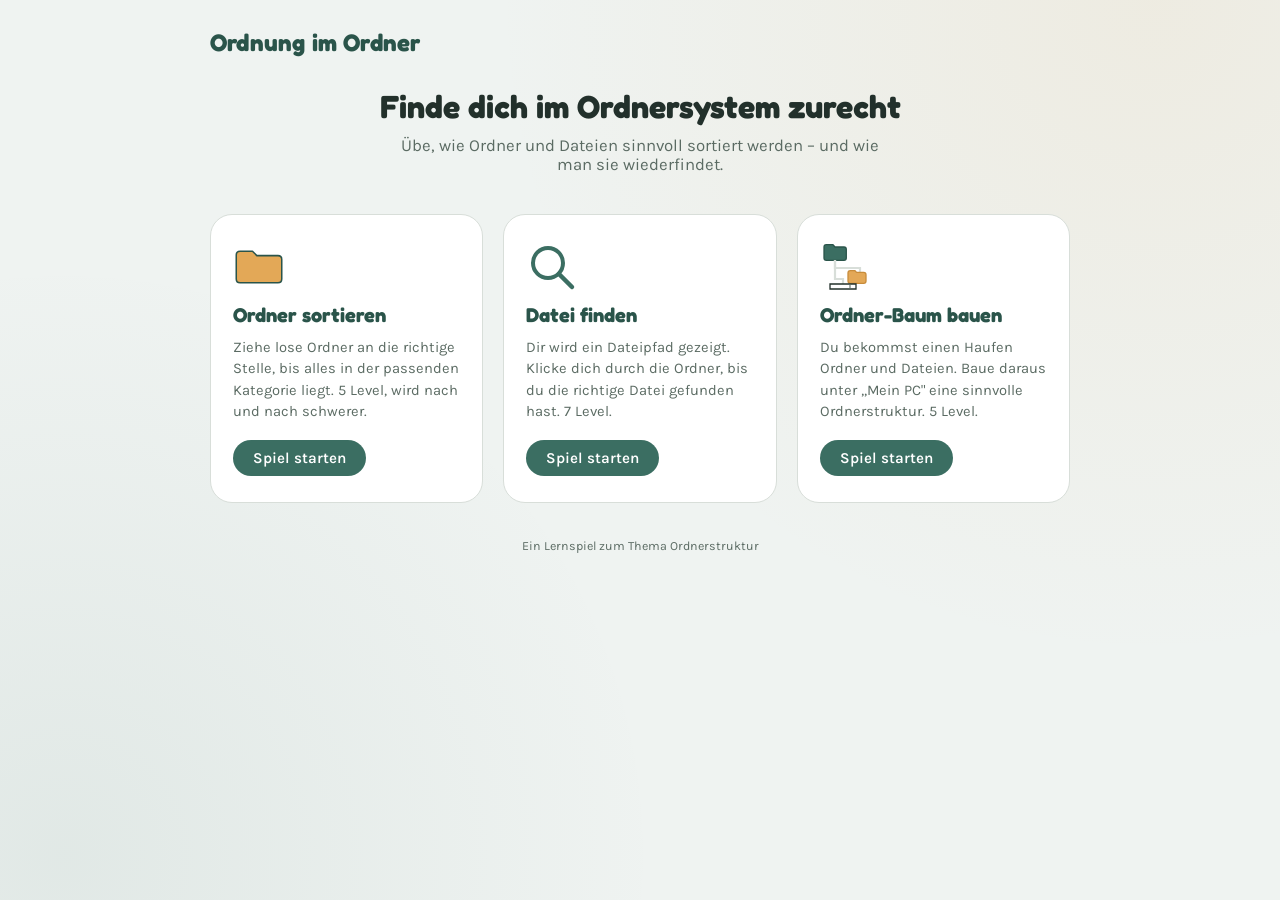
==== ITG/ordnung-im-ordner.html @ 6c819297 "Add folder-sorting game for ITG lessons" ====
<!DOCTYPE html>
<html lang="de">
<head>
<meta charset="UTF-8">
<meta name="viewport" content="width=device-width, initial-scale=1.0">
<title>Ordnung im Ordner</title>
<link rel="preconnect" href="https://fonts.googleapis.com">
<link rel="preconnect" href="https://fonts.gstatic.com" crossorigin>
<link href="https://fonts.googleapis.com/css2?family=Fredoka:wght@500;600;700&family=Karla:wght@400;500;600;700&display=swap" rel="stylesheet">
<style>
  :root{
    --bg: #EFF3F1;
    --surface: #FFFFFF;
    --ink: #22302B;
    --ink-soft: #5B6B63;
    --accent: #3B6E62;
    --accent-dark: #2A544A;
    --accent-light: #DCEAE3;
    --gold: #E3A857;
    --gold-dark: #C88C3B;
    --error: #C1523D;
    --error-light: #F5DFDA;
    --border: #D8DED9;
    --paper-fold: #EDEAE0;
    --radius-pill: 999px;
  }

  *{ box-sizing: border-box; }

  body{
    margin:0;
    background: var(--bg);
    background-image:
      radial-gradient(circle at 90% 0%, rgba(227,168,87,0.10), transparent 45%),
      radial-gradient(circle at 5% 95%, rgba(59,110,98,0.08), transparent 40%);
    background-attachment: fixed;
    color: var(--ink);
    font-family: 'Karla', sans-serif;
    min-height: 100vh;
  }

  h1,h2,h3, .display, button, .btn{
    font-family: 'Fredoka', sans-serif;
  }

  button{ font-family: inherit; cursor: pointer; }
  button:focus-visible, .crumb:focus-visible, .icon-btn:focus-visible{
    outline: 3px solid var(--gold);
    outline-offset: 2px;
  }

  #app{
    max-width: 900px;
    margin: 0 auto;
    padding: 28px 20px 60px;
  }

  /* ---------- Top bar ---------- */
  .topbar{
    display:flex;
    align-items:center;
    justify-content: space-between;
    margin-bottom: 22px;
    gap: 12px;
    flex-wrap: wrap;
  }
  .brand{
    display:flex;
    align-items:baseline;
    gap: 10px;
  }
  .brand h1{
    font-size: 1.5rem;
    font-weight: 700;
    margin:0;
    color: var(--accent-dark);
    letter-spacing: 0.2px;
  }
  .brand .tag{
    font-size: 0.8rem;
    color: var(--ink-soft);
    font-family:'Karla', sans-serif;
  }
  .menu-link{
    background:none;
    border:none;
    color: var(--ink-soft);
    font-size:0.85rem;
    font-family:'Karla', sans-serif;
    text-decoration: underline;
    text-underline-offset: 3px;
    padding: 4px 2px;
  }
  .menu-link:hover{ color: var(--accent-dark); }

  /* ---------- Start screen ---------- */
  .hero{
    text-align:center;
    margin: 30px 0 40px;
  }
  .hero h2{
    font-size: 2rem;
    margin: 0 0 10px;
    color: var(--ink);
  }
  .hero p{
    color: var(--ink-soft);
    font-size: 1.05rem;
    max-width: 480px;
    margin: 0 auto;
  }

  .mode-grid{
    display:grid;
    grid-template-columns: repeat(3, 1fr);
    gap: 20px;
    margin-top: 30px;
  }
  @media (max-width:900px){ .mode-grid{ grid-template-columns: 1fr 1fr; } }
  @media (max-width:640px){ .mode-grid{ grid-template-columns: 1fr; } }

  .mode-card{
    background: var(--surface);
    border: 1.5px solid var(--border);
    border-radius: 22px;
    padding: 26px 22px;
    text-align:left;
    display:flex;
    flex-direction:column;
    gap: 10px;
    transition: border-color 0.15s ease, transform 0.15s ease;
  }
  .mode-card:hover{
    border-color: var(--accent);
    transform: translateY(-2px);
  }
  .mode-card svg{ width:52px; height:52px; }
  .mode-card h3{
    margin:0;
    font-size: 1.25rem;
    color: var(--accent-dark);
  }
  .mode-card p{
    margin:0;
    color: var(--ink-soft);
    font-size: 0.92rem;
    line-height:1.45;
  }
  .mode-card .go{
    margin-top: 8px;
    align-self:flex-start;
    background: var(--accent);
    color:#fff;
    border:none;
    border-radius: var(--radius-pill);
    padding: 9px 20px;
    font-size:0.95rem;
    font-weight:600;
  }
  .mode-card .go:hover{ background: var(--accent-dark); }

  /* ---------- Progress ---------- */
  .progress-row{
    display:flex;
    align-items:center;
    gap: 14px;
    margin-bottom: 6px;
  }
  .progress-label{
    font-size: 0.85rem;
    color: var(--ink-soft);
    white-space: nowrap;
    font-family:'Karla', sans-serif;
  }
  .progress-track{
    flex:1;
    height: 8px;
    background: var(--border);
    border-radius: var(--radius-pill);
    overflow:hidden;
  }
  .progress-fill{
    height:100%;
    background: var(--gold);
    border-radius: var(--radius-pill);
    transition: width 0.35s ease;
  }

  /* ---------- Instruction banner ---------- */
  .instruction{
    background: var(--accent-light);
    border-radius: 16px;
    padding: 14px 18px;
    margin: 16px 0 22px;
    color: var(--accent-dark);
    font-size: 0.98rem;
    font-weight: 500;
  }

  .panel{
    background: var(--surface);
    border: 1.5px solid var(--border);
    border-radius: 22px;
    padding: 24px;
  }

  .panel-actions{
    display:flex;
    justify-content: space-between;
    align-items:center;
    margin-top: 20px;
    gap: 10px;
    flex-wrap: wrap;
  }

  .btn{
    border:none;
    border-radius: var(--radius-pill);
    padding: 10px 22px;
    font-size: 0.95rem;
    font-weight: 600;
  }
  .btn-ghost{
    background: transparent;
    color: var(--ink-soft);
    border: 1.5px solid var(--border);
  }
  .btn-ghost:hover{ border-color: var(--ink-soft); color: var(--ink); }
  .btn-primary{
    background: var(--gold);
    color: #4A3110;
  }
  .btn-primary:hover{ background: var(--gold-dark); }
  .btn-primary:disabled{
    background: var(--border);
    color: var(--ink-soft);
    cursor: not-allowed;
  }

  /* ---------- Folder-Sort ---------- */
  .tray{
    display:flex;
    flex-wrap:wrap;
    gap: 12px;
    min-height: 78px;
    padding: 14px;
    background: var(--bg);
    border-radius: 16px;
    margin-bottom: 22px;
  }
  .tray-empty-msg{
    color: var(--ink-soft);
    font-size: 0.88rem;
    font-style: italic;
    margin: auto;
  }

  .item-chip{
    display:flex;
    align-items:center;
    gap: 7px;
    background: var(--surface);
    border: 1.5px solid var(--border);
    border-radius: var(--radius-pill);
    padding: 7px 14px 7px 8px;
    cursor: grab;
    user-select:none;
    font-weight: 600;
    font-family:'Karla', sans-serif;
    font-size: 0.92rem;
    box-shadow: 0 1px 0 rgba(0,0,0,0.03);
  }
  .item-chip:active{ cursor: grabbing; }
  .item-chip.wrong{ border-color: var(--error); background: var(--error-light); color: var(--error); }
  .item-chip svg{ width: 26px; height: 20px; flex-shrink:0; }

  .zones{
    display:grid;
    grid-template-columns: repeat(auto-fit, minmax(190px, 1fr));
    gap: 16px;
  }

  .zone{
    border: 2px dashed var(--border);
    border-radius: 18px;
    padding: 14px;
    min-height: 130px;
    background: rgba(255,255,255,0.5);
    transition: border-color 0.15s ease, background 0.15s ease;
  }
  .zone.dragover{
    border-color: var(--accent);
    background: var(--accent-light);
  }
  .zone.reject{
    border-color: var(--error);
    background: var(--error-light);
  }
  .zone-head{
    display:flex;
    align-items:center;
    gap:8px;
    margin-bottom: 10px;
  }
  .zone-head svg{ width:30px; height:23px; }
  .zone-head .zname{
    font-weight: 700;
    color: var(--accent-dark);
    font-size: 1rem;
  }
  .zone-head .zcount{
    margin-left:auto;
    font-size: 0.78rem;
    color: var(--ink-soft);
    background: var(--surface);
    border-radius: var(--radius-pill);
    padding: 2px 9px;
    font-family:'Karla', sans-serif;
  }
  .zone-items{
    display:flex;
    flex-wrap:wrap;
    gap: 8px;
  }
  .zone-items .item-chip{
    cursor: default;
    background: var(--accent-light);
    border-color: var(--accent);
  }

  /* ---------- Find the File ---------- */
  .mission{
    display:flex;
    align-items:flex-start;
    gap: 10px;
    background: var(--accent-light);
    border-radius: 16px;
    padding: 14px 18px;
    margin: 16px 0 20px;
  }
  .mission svg{ width:22px; height:22px; flex-shrink:0; margin-top:2px; }
  .mission-text{ font-size: 0.95rem; color: var(--accent-dark); }
  .mission-text b{ font-weight:700; }
  .mission-path{
    font-family:'Karla', sans-serif;
    font-weight: 700;
    color: var(--accent-dark);
    word-break: break-word;
  }

  .breadcrumbs{
    display:flex;
    align-items:center;
    flex-wrap:wrap;
    gap: 4px;
    margin-bottom: 16px;
    font-size: 0.9rem;
  }
  .crumb{
    background:none;
    border:none;
    color: var(--ink-soft);
    font-family:'Karla', sans-serif;
    font-weight:600;
    padding: 4px 6px;
    border-radius: 8px;
  }
  .crumb:hover{ background: var(--bg); color: var(--ink); }
  .crumb.current{ color: var(--accent-dark); }
  .crumb-sep{ color: var(--border); }

  .browser{
    display:grid;
    grid-template-columns: repeat(auto-fill, minmax(108px, 1fr));
    gap: 14px;
    min-height: 160px;
  }
  .fs-item{
    display:flex;
    flex-direction:column;
    align-items:center;
    gap:6px;
    background:none;
    border: 1.5px solid transparent;
    border-radius: 14px;
    padding: 10px 6px;
    text-align:center;
  }
  .fs-item:hover{ background: var(--bg); border-color: var(--border); }
  .fs-item svg{ width:44px; height:34px; }
  .fs-item.file svg{ width:32px; height:40px; }
  .fs-item .fname{
    font-size: 0.8rem;
    font-weight:600;
    color: var(--ink);
    line-height:1.25;
    word-break: break-word;
  }

  .wrong-msg{
    margin-top: 6px;
    color: var(--error);
    font-size: 0.85rem;
    font-weight:600;
    min-height: 1.2em;
  }

  /* ---------- Baum bauen ---------- */
  .build-tray{
    display:flex;
    flex-wrap:wrap;
    gap: 10px;
    min-height: 66px;
    padding: 14px;
    background: var(--bg);
    border-radius: 16px;
    margin-bottom: 22px;
  }
  .build-tray.dragover{ background: var(--accent-light); }

  .tree-area{
    border: 1.5px dashed var(--border);
    border-radius: 16px;
    padding: 16px;
    min-height: 160px;
  }
  .root-box{
    display:flex;
    align-items:center;
    gap:8px;
    font-weight:700;
    color: var(--accent-dark);
    margin-bottom: 10px;
    font-size: 1.02rem;
  }
  .root-box svg{ width:30px; height:23px; }
  .tree-children{
    display:flex;
    flex-direction:column;
    gap: 8px;
    padding-left: 20px;
    min-height: 14px;
  }
  .tree-children.root-children{ padding-left: 4px; }

  .tree-file{
    display:flex;
    align-items:center;
    gap:8px;
    background: var(--surface);
    border: 1.5px solid var(--border);
    border-radius: 12px;
    padding: 6px 12px;
    width: fit-content;
    cursor: grab;
    font-size: 0.88rem;
    font-weight: 600;
  }
  .tree-file svg{ width:20px; height:24px; }
  .tree-file.wrong{ border-color: var(--error); background: var(--error-light); color: var(--error); }

  .tree-folder{
    border: 1.5px solid var(--border);
    border-radius: 14px;
    background: rgba(255,255,255,0.6);
    padding: 8px 10px 10px;
  }
  .tree-folder.wrong > .tree-folder-header{ color: var(--error); }
  .tree-folder.wrong{ border-color: var(--error); background: var(--error-light); }
  .tree-folder.dragover{ border-color: var(--accent); background: var(--accent-light); }
  .tree-folder-header{
    display:flex;
    align-items:center;
    gap:7px;
    cursor: grab;
    font-weight:700;
    font-size: 0.92rem;
    color: var(--accent-dark);
  }
  .tree-folder-header svg{ width:26px; height:20px; }

  .check-msg{
    margin-top: 14px;
    font-size: 0.9rem;
    font-weight: 600;
    color: var(--ink-soft);
  }
  .check-msg.ok{ color: var(--accent-dark); }
  .check-msg.bad{ color: var(--error); }

  /* ---------- Win screens ---------- */
  .win-screen{
    text-align:center;
    padding: 50px 20px;
  }
  .win-screen .badge{
    width:74px; height:74px;
    margin: 0 auto 18px;
    background: var(--gold);
    border-radius:50%;
    display:flex; align-items:center; justify-content:center;
  }
  .win-screen .badge svg{ width:38px; height:38px; }
  .win-screen h2{ margin: 0 0 8px; font-size:1.6rem; color: var(--accent-dark); }
  .win-screen p{ color: var(--ink-soft); margin: 0 0 24px; }

  .level-complete-pop{
    text-align:center;
    padding: 6px 0 2px;
  }

  .footer-note{
    text-align:center;
    color: var(--ink-soft);
    font-size: 0.78rem;
    margin-top: 36px;
  }

  @media (prefers-reduced-motion: reduce){
    *{ transition: none !important; animation: none !important; }
  }
</style>
</head>
<body>
<div id="app"></div>

<script>
/* ============ ICONS ============ */
function folderIcon(fill){
  fill = fill || 'var(--accent)';
  return `<svg viewBox="0 0 48 36" xmlns="http://www.w3.org/2000/svg">
    <path d="M3 7 C3 5 4.5 3.5 6.5 3.5 H18 L22 7.5 H41.5 C43.5 7.5 45 9 45 11 V29 C45 31 43.5 32.5 41.5 32.5 H6.5 C4.5 32.5 3 31 3 29 Z"
      fill="${fill}" stroke="var(--accent-dark)" stroke-width="1.4" stroke-linejoin="round"/>
  </svg>`;
}
function fileIcon(){
  return `<svg viewBox="0 0 36 44" xmlns="http://www.w3.org/2000/svg">
    <path d="M4 2 H21 L32 13 V42 H4 Z" fill="#FFFFFF" stroke="var(--ink)" stroke-width="1.5" stroke-linejoin="round"/>
    <path d="M21 2 V13 H32 Z" fill="var(--paper-fold)" stroke="var(--ink)" stroke-width="1.2" stroke-linejoin="round"/>
    <line x1="9" y1="21" x2="27" y2="21" stroke="var(--ink-soft)" stroke-width="1.3"/>
    <line x1="9" y1="27" x2="27" y2="27" stroke="var(--ink-soft)" stroke-width="1.3"/>
    <line x1="9" y1="33" x2="21" y2="33" stroke="var(--ink-soft)" stroke-width="1.3"/>
  </svg>`;
}
function searchIcon(){
  return `<svg viewBox="0 0 52 52" xmlns="http://www.w3.org/2000/svg">
    <circle cx="22" cy="22" r="15" fill="none" stroke="var(--accent)" stroke-width="4"/>
    <line x1="33" y1="33" x2="46" y2="46" stroke="var(--accent)" stroke-width="4.5" stroke-linecap="round"/>
  </svg>`;
}
function sortIcon(){
  return folderIcon('var(--gold)');
}
function checkIcon(){
  return `<svg viewBox="0 0 24 24" fill="none" xmlns="http://www.w3.org/2000/svg">
    <path d="M4 13 L9.5 18.5 L20 6" stroke="#4A3110" stroke-width="3" stroke-linecap="round" stroke-linejoin="round"/>
  </svg>`;
}
function treeIcon(){
  return `<svg viewBox="0 0 52 52" xmlns="http://www.w3.org/2000/svg">
    <path d="M4 6 C4 4.7 5 3.7 6.3 3.7 H13 L15 6 H24 C25.3 6 26.3 7 26.3 8.3 V17 C26.3 18.3 25.3 19.3 24 19.3 H6.3 C5 19.3 4 18.3 4 17 Z"
      fill="var(--accent)" stroke="var(--accent-dark)" stroke-width="1.3" stroke-linejoin="round"/>
    <path d="M15 19 V27 H40 V32" fill="none" stroke="var(--border)" stroke-width="2.2"/>
    <path d="M15 19 V38 H23 V43" fill="none" stroke="var(--border)" stroke-width="2.2"/>
    <path d="M28 32 C28 30.7 29 29.7 30.3 29.7 H35 L36.6 31.4 H43.7 C45 31.4 46 32.4 46 33.7 V40 C46 41.3 45 42.3 43.7 42.3 H30.3 C29 42.3 28 41.3 28 40 Z"
      fill="var(--gold)" stroke="var(--gold-dark)" stroke-width="1.3" stroke-linejoin="round"/>
    <path d="M10 43 H36 V48 H10 Z" fill="#fff" stroke="var(--ink)" stroke-width="1.3"/>
    <path d="M30 43 V48" stroke="var(--ink-soft)" stroke-width="1.1"/>
  </svg>`;
}
function infoIcon(){
  return `<svg viewBox="0 0 24 24" fill="none" xmlns="http://www.w3.org/2000/svg">
    <circle cx="12" cy="12" r="9" stroke="var(--accent)" stroke-width="2"/>
    <line x1="12" y1="11" x2="12" y2="17" stroke="var(--accent)" stroke-width="2" stroke-linecap="round"/>
    <circle cx="12" cy="7.3" r="1.3" fill="var(--accent)"/>
  </svg>`;
}

/* ============ FOLDER-SORT LEVEL DATA ============ */
const sortLevels = [
  {
    targets: [{id:'tiere', name:'Tiere'}],
    items: [
      {id:'hund', name:'Hund', target:'tiere'},
      {id:'katze', name:'Katze', target:'tiere'}
    ]
  },
  {
    targets: [{id:'moebel', name:'Möbel'}, {id:'obst', name:'Obst'}],
    items: [
      {id:'stuhl', name:'Stuhl', target:'moebel'},
      {id:'tisch', name:'Tisch', target:'moebel'},
      {id:'apfel', name:'Apfel', target:'obst'},
      {id:'banane', name:'Banane', target:'obst'}
    ]
  },
  {
    targets: [{id:'sport', name:'Sport'}, {id:'musik', name:'Musikinstrumente'}, {id:'kleidung', name:'Kleidung'}],
    items: [
      {id:'fussball', name:'Fußball', target:'sport'},
      {id:'tennis', name:'Tennis', target:'sport'},
      {id:'gitarre', name:'Gitarre', target:'musik'},
      {id:'klavier', name:'Klavier', target:'musik'},
      {id:'hose', name:'Hose', target:'kleidung'},
      {id:'jacke', name:'Jacke', target:'kleidung'}
    ]
  },
  {
    targets: [{id:'fahrzeuge', name:'Fahrzeuge'}, {id:'gemuese', name:'Gemüse'}, {id:'faecher', name:'Schulfächer'}],
    items: [
      {id:'auto', name:'Auto', target:'fahrzeuge'},
      {id:'fahrrad', name:'Fahrrad', target:'fahrzeuge'},
      {id:'bus', name:'Bus', target:'fahrzeuge'},
      {id:'karotte', name:'Karotte', target:'gemuese'},
      {id:'kartoffel', name:'Kartoffel', target:'gemuese'},
      {id:'mathe', name:'Mathe', target:'faecher'},
      {id:'sportfach', name:'Sport', target:'faecher'},
      {id:'kunst', name:'Kunst', target:'faecher'}
    ]
  },
  {
    targets: [{id:'getraenke', name:'Getränke'}, {id:'suess', name:'Süßigkeiten'}, {id:'technik', name:'Technik'}],
    items: [
      {id:'wasser', name:'Wasser', target:'getraenke'},
      {id:'saft', name:'Saft', target:'getraenke'},
      {id:'limo', name:'Limonade', target:'getraenke'},
      {id:'schoko', name:'Schokolade', target:'suess'},
      {id:'gummi', name:'Gummibärchen', target:'suess'},
      {id:'kekse', name:'Kekse', target:'suess'},
      {id:'handy', name:'Handy', target:'technik'},
      {id:'laptop', name:'Laptop', target:'technik'},
      {id:'kopfhoerer', name:'Kopfhörer', target:'technik'}
    ]
  }
];

/* ============ FIND-THE-FILE LEVEL DATA ============ */
function F(name){ return {name, type:'file', target:false}; }
function FT(name){ return {name, type:'file', target:true}; }
function D(name, children){ return {name, type:'folder', children: children||[]}; }

const findLevels = [
  { // 1 - direct at root
    pathDisplay: "Mein PC > Hausaufgaben.txt",
    tree: D('Mein PC', [
      D('Bilder', [F('Katze.jpg')]),
      D('Downloads', [F('Elternbrief.pdf')]),
      FT('Hausaufgaben.txt'),
      F('Stundenplan.pdf')
    ])
  },
  { // 2 - one level deep
    pathDisplay: "Mein PC > Bilder > Urlaub.png",
    tree: D('Mein PC', [
      D('Schule', [F('Merkzettel.txt')]),
      D('Bilder', [FT('Urlaub.png'), F('Geburtstag.jpg')]),
      D('Musik', [F('Playlist.mp3')])
    ])
  },
  { // 3 - one level deep, more siblings/choices
    pathDisplay: "Mein PC > Downloads > Vertretungsplan.pdf",
    tree: D('Mein PC', [
      D('Schule', [F('Merkzettel.txt')]),
      D('Bilder', [F('Katze.jpg')]),
      D('Downloads', [FT('Vertretungsplan.pdf'), F('Elternbrief.pdf'), F('Foto.png'), F('Rechnung.pdf')]),
      D('Musik', [F('Playlist.mp3')]),
      D('Spiele', [F('Highscore.txt')])
    ])
  },
  { // 4 - two levels deep
    pathDisplay: "Mein PC > Schule > Deutsch > Gedichtanalyse.docx",
    tree: D('Mein PC', [
      D('Schule', [
        D('Deutsch', [FT('Gedichtanalyse.docx'), F('Lesetagebuch.docx')]),
        D('Mathe', [F('Uebung.pdf')]),
        D('Sport', [F('Laufzettel.pdf')])
      ]),
      D('Bilder', [F('Katze.jpg')]),
      D('Downloads', [F('Elternbrief.pdf')])
    ])
  },
  { // 5 - three levels deep
    pathDisplay: "Mein PC > Bilder > Urlaub > Strand > Sonnenuntergang.jpg",
    tree: D('Mein PC', [
      D('Schule', [F('Merkzettel.txt')]),
      D('Bilder', [
        D('Urlaub', [
          D('Strand', [FT('Sonnenuntergang.jpg'), F('Muschel.jpg')]),
          D('Berge', [F('Gipfel.jpg')])
        ]),
        D('Schulausflug', [F('Klassenfoto.jpg')]),
        F('Haustier.jpg')
      ]),
      D('Downloads', [F('Elternbrief.pdf')])
    ])
  },
  { // 6 - three levels deep, more siblings at each level
    pathDisplay: "Mein PC > Schule > Erdkunde > Referate > Vulkane.pptx",
    tree: D('Mein PC', [
      D('Schule', [
        D('Deutsch', [F('Lesetagebuch.docx')]),
        D('Mathe', [F('Uebung.pdf')]),
        D('Biologie', [F('Zellaufbau.pdf')]),
        D('Erdkunde', [
          D('Klimazonen', [F('Karte.pdf')]),
          D('Referate', [FT('Vulkane.pptx'), F('Erdbeben.pptx'), F('Gletscher.pptx')])
        ]),
        D('Sport', [F('Laufzettel.pdf')])
      ]),
      D('Bilder', [F('Katze.jpg')]),
      D('Downloads', [F('Elternbrief.pdf')]),
      D('Spiele', [F('Highscore.txt')])
    ])
  },
  { // 7 - four levels deep, one light lookalike decoy folder (final level)
    pathDisplay: "Mein PC > Schule > Biologie > Klassenarbeiten > 2026 > Endnote.pdf",
    tree: D('Mein PC', [
      D('Schule', [
        D('Biologie', [
          D('Klassenarbeiten', [
            D('2025', [F('Endnote.pdf')]),
            D('2026', [FT('Endnote.pdf'), F('Berichtigung.pdf')])
          ]),
          F('Hefteintrag.docx')
        ]),
        D('Bio_Projekt', [
          D('Klassenarbeiten', [F('Notiz.txt')])
        ]),
        D('Mathe', [F('Uebung.pdf')])
      ]),
      D('Bilder', [F('Katze.jpg')]),
      D('Downloads', [F('Elternbrief.pdf')])
    ])
  }
];

/* ============ BAUM BAUEN LEVEL DATA ============ */
function FN(name){ return {name, type:'file'}; }
function FD(name, children){ return {name, type:'folder', children: children||[]}; }

function flattenSpec(node, parentId, out){
  node.children.forEach((child, i) => {
    const id = child.name.replace(/[^a-zA-Z0-9]/g,'') + '_' + out.length;
    out.push({id, name: child.name, type: child.type, correctParent: parentId});
    if(child.type === 'folder'){
      flattenSpec(child, id, out);
    }
  });
  return out;
}

const buildSpecs = [
  { children: [
    FD('Tiere', [FN('Hund.txt'), FN('Katze.txt')]),
    FD('Schule', [FN('Stundenplan.pdf')])
  ]},
  { children: [
    FD('Bilder', [FN('Urlaub.jpg'), FN('Familie.jpg')]),
    FD('Schule', [FN('Hausaufgaben.docx'), FN('Stundenplan.pdf')]),
    FD('Musik', [FN('Playlist.mp3'), FN('Konzert.jpg')])
  ]},
  { children: [
    FD('Schule', [
      FD('Mathe', [FN('Uebung.pdf')]),
      FD('Deutsch', [FN('Aufsatz.docx')])
    ]),
    FD('Bilder', [FN('Urlaub.jpg')])
  ]},
  { children: [
    FD('Schule', [
      FD('Mathe', [FN('Uebung.pdf'), FN('Klassenarbeit.pdf')]),
      FD('Biologie', [FN('Zellaufbau.pdf')])
    ]),
    FD('Bilder', [
      FD('Urlaub', [FN('Strand.jpg'), FN('Berge.jpg')]),
      FN('Haustier.jpg')
    ]),
    FD('Downloads', [FN('Elternbrief.pdf')])
  ]},
  { children: [
    FD('Schule', [
      FD('Projekte', [
        FD('Klasse7b', [FN('Praesentation.pptx'), FN('Notizen.txt')])
      ]),
      FD('Mathe', [FN('Uebung.pdf')])
    ]),
    FD('Bilder', [
      FD('Urlaub', [
        FD('Strand', [FN('Sonnenuntergang.jpg')])
      ]),
      FN('Familie.jpg')
    ]),
    FD('Downloads', [FN('Elternbrief.pdf')])
  ]}
];

const buildLevels = buildSpecs.map(spec => flattenSpec(spec, 'root', []));

/* ============ STATE ============ */
let state = {
  screen: 'start', // start | sort | sortWin | find | findWin | build | buildWin
  sortLevelIndex: 0,
  sortItems: [],      // working copy of current level items with 'placed' flag, shuffled
  findLevelIndex: 0,
  findNavStack: [],    // array of tree nodes, [0] is root
  buildLevelIndex: 0,
  buildItems: [],      // current level's items (id, name, type, correctParent)
  buildPlacement: {},  // itemId -> 'unsorted' | 'root' | folderItemId
  buildTrayOrder: [],  // shuffled id order for stable tray display
  buildChecked: false  // whether "Überprüfen" has been pressed since last change
};

const app = document.getElementById('app');

/* ============ HELPERS ============ */
function shuffle(arr){
  const a = arr.slice();
  for(let i=a.length-1;i>0;i--){
    const j = Math.floor(Math.random()*(i+1));
    [a[i],a[j]] = [a[j],a[i]];
  }
  return a;
}

function topbarHTML(title, tag){
  return `
  <div class="topbar">
    <div class="brand">
      <h1>Ordnung im Ordner</h1>
      <span class="tag">${tag || ''}</span>
    </div>
    ${state.screen !== 'start' ? `<button class="menu-link" data-action="menu">Zum Hauptmenü</button>` : ''}
  </div>`;
}

function progressHTML(current, total){
  const pct = Math.round((current/total)*100);
  return `
  <div class="progress-row">
    <span class="progress-label">Level ${current} von ${total}</span>
    <div class="progress-track"><div class="progress-fill" style="width:${pct}%"></div></div>
  </div>`;
}

/* ============ RENDER: START ============ */
function renderStart(){
  app.innerHTML = `
    ${topbarHTML()}
    <div class="hero">
      <h2>Finde dich im Ordnersystem zurecht</h2>
      <p>Übe, wie Ordner und Dateien sinnvoll sortiert werden – und wie man sie wiederfindet.</p>
    </div>
    <div class="mode-grid">
      <div class="mode-card">
        ${sortIcon()}
        <h3>Ordner sortieren</h3>
        <p>Ziehe lose Ordner an die richtige Stelle, bis alles in der passenden Kategorie liegt. 5 Level, wird nach und nach schwerer.</p>
        <button class="go" data-action="start-sort">Spiel starten</button>
      </div>
      <div class="mode-card">
        ${searchIcon()}
        <h3>Datei finden</h3>
        <p>Dir wird ein Dateipfad gezeigt. Klicke dich durch die Ordner, bis du die richtige Datei gefunden hast. 7 Level.</p>
        <button class="go" data-action="start-find">Spiel starten</button>
      </div>
      <div class="mode-card">
        ${treeIcon()}
        <h3>Ordner-Baum bauen</h3>
        <p>Du bekommst einen Haufen Ordner und Dateien. Baue daraus unter „Mein PC" eine sinnvolle Ordnerstruktur. 5 Level.</p>
        <button class="go" data-action="start-build">Spiel starten</button>
      </div>
    </div>
    <div class="footer-note">Ein Lernspiel zum Thema Ordnerstruktur</div>
  `;
}

/* ============ FOLDER-SORT LOGIC ============ */
function loadSortLevel(index){
  state.sortLevelIndex = index;
  const level = sortLevels[index];
  state.sortItems = shuffle(level.items).map(it => ({...it, placed:false}));
  state.screen = 'sort';
  renderSort();
}

function renderSort(){
  const idx = state.sortLevelIndex;
  const level = sortLevels[idx];
  const items = state.sortItems;
  const allPlaced = items.every(it => it.placed);

  const trayItems = items.filter(it => !it.placed);

  app.innerHTML = `
    ${topbarHTML()}
    ${progressHTML(idx+1, sortLevels.length)}
    <div class="instruction">
      ${idx === 0 ? 'Ziehe jeden Ordner in den passenden Überordner.' : 'Ordne alle Ordner der richtigen Kategorie zu.'}
    </div>
    <div class="panel">
      <div class="tray" id="tray">
        ${trayItems.length ? trayItems.map(it => chipHTML(it)).join('') : '<span class="tray-empty-msg">Alle Ordner sind einsortiert. Klicke auf „Absenden“.</span>'}
      </div>
      <div class="zones">
        ${level.targets.map(t => zoneHTML(t, items)).join('')}
      </div>
      <div class="panel-actions">
        <button class="btn btn-ghost" data-action="restart-sort-level">Neu mischen</button>
        <button class="btn btn-primary" data-action="submit-sort" ${allPlaced ? '' : 'disabled'}>Absenden</button>
      </div>
    </div>
  `;
  attachSortHandlers();
}

function chipHTML(item){
  return `<div class="item-chip" draggable="true" data-id="${item.id}">${folderIcon('var(--gold)')}<span>${item.name}</span></div>`;
}

function zoneHTML(target, items){
  const placedItems = items.filter(it => it.target === target.id && it.placed);
  const totalForTarget = items.filter(it => it.target === target.id).length;
  return `
  <div class="zone" data-target="${target.id}">
    <div class="zone-head">
      ${folderIcon('var(--accent-light)')}
      <span class="zname">${target.name}</span>
      <span class="zcount">${placedItems.length}/${totalForTarget}</span>
    </div>
    <div class="zone-items">
      ${placedItems.map(it => chipHTML(it)).join('')}
    </div>
  </div>`;
}

function attachSortHandlers(){
  const chips = app.querySelectorAll('.item-chip[draggable="true"]');
  chips.forEach(chip => {
    chip.addEventListener('dragstart', e => {
      e.dataTransfer.setData('text/plain', chip.dataset.id);
      e.dataTransfer.effectAllowed = 'move';
    });
  });

  const zones = app.querySelectorAll('.zone');
  zones.forEach(zone => {
    zone.addEventListener('dragover', e => {
      e.preventDefault();
      zone.classList.add('dragover');
    });
    zone.addEventListener('dragleave', () => {
      zone.classList.remove('dragover');
    });
    zone.addEventListener('drop', e => {
      e.preventDefault();
      zone.classList.remove('dragover');
      const id = e.dataTransfer.getData('text/plain');
      const item = state.sortItems.find(it => it.id === id);
      if(!item) return;
      if(item.target === zone.dataset.target){
        item.placed = true;
        renderSort();
      } else {
        zone.classList.add('reject');
        setTimeout(() => zone.classList.remove('reject'), 300);
      }
    });
  });

  const tray = app.querySelector('#tray');
  tray.addEventListener('dragover', e => e.preventDefault());
  tray.addEventListener('drop', e => e.preventDefault());
}

/* ============ FIND-THE-FILE LOGIC ============ */
function loadFindLevel(index){
  state.findLevelIndex = index;
  const level = findLevels[index];
  state.findNavStack = [level.tree];
  state.screen = 'find';
  renderFind();
}

function renderFind(msg){
  const idx = state.findLevelIndex;
  const level = findLevels[idx];
  const stack = state.findNavStack;
  const current = stack[stack.length-1];

  app.innerHTML = `
    ${topbarHTML()}
    ${progressHTML(idx+1, findLevels.length)}
    <div class="mission">
      ${infoIcon()}
      <div class="mission-text">Finde diese Datei: <span class="mission-path">${level.pathDisplay}</span></div>
    </div>
    <div class="panel">
      <div class="breadcrumbs" id="crumbs">
        ${stack.map((node, i) => `
          ${i>0 ? '<span class="crumb-sep">›</span>' : ''}
          <button class="crumb ${i===stack.length-1 ? 'current':''}" data-nav="${i}">${node.name}</button>
        `).join('')}
      </div>
      <div class="browser" id="browser">
        ${current.children && current.children.length ? current.children.map((node, i) => fsItemHTML(node, i)).join('') : '<span class="tray-empty-msg">Dieser Ordner ist leer.</span>'}
      </div>
      <div class="wrong-msg" id="wrongMsg">${msg || ''}</div>
      <div class="panel-actions">
        <button class="btn btn-ghost" data-action="restart-find-level">Zurück zum Anfang</button>
        <span></span>
      </div>
    </div>
  `;
  attachFindHandlers();
}

function fsItemHTML(node, i){
  if(node.type === 'folder'){
    return `<button class="fs-item folder" data-nav-into="${i}">${folderIcon('var(--accent)')}<span class="fname">${node.name}</span></button>`;
  }
  return `<button class="fs-item file" data-file="${i}">${fileIcon()}<span class="fname">${node.name}</span></button>`;
}

function attachFindHandlers(){
  app.querySelectorAll('#crumbs .crumb').forEach(btn => {
    btn.addEventListener('click', () => {
      const i = parseInt(btn.dataset.nav, 10);
      state.findNavStack = state.findNavStack.slice(0, i+1);
      renderFind();
    });
  });

  const current = state.findNavStack[state.findNavStack.length-1];

  app.querySelectorAll('#browser [data-nav-into]').forEach(btn => {
    btn.addEventListener('click', () => {
      const i = parseInt(btn.dataset.navInto, 10);
      state.findNavStack.push(current.children[i]);
      renderFind();
    });
  });

  app.querySelectorAll('#browser [data-file]').forEach(btn => {
    btn.addEventListener('click', () => {
      const i = parseInt(btn.dataset.file, 10);
      const node = current.children[i];
      if(node.target){
        onFindLevelComplete();
      } else {
        renderFind('Das ist nicht die richtige Datei. Schau dir den Pfad oben noch einmal genau an.');
      }
    });
  });
}

function onFindLevelComplete(){
  const idx = state.findLevelIndex;
  const isLast = idx === findLevels.length - 1;
  app.innerHTML = `
    ${topbarHTML()}
    <div class="panel level-complete-pop">
      <div class="badge">${checkIcon()}</div>
      <h2 style="margin:0 0 6px; color:var(--accent-dark);">Gefunden!</h2>
      <p style="color:var(--ink-soft); margin:0 0 22px;">${isLast ? 'Das war das letzte Level.' : 'Weiter zum nächsten Level.'}</p>
      <button class="btn btn-primary" data-action="${isLast ? 'find-finish' : 'find-next'}">${isLast ? 'Ergebnis ansehen' : 'Nächstes Level'}</button>
    </div>
  `;
}

/* ============ BAUM BAUEN LOGIC ============ */
function loadBuildLevel(index){
  state.buildLevelIndex = index;
  state.buildItems = buildLevels[index];
  state.buildPlacement = {};
  state.buildItems.forEach(it => { state.buildPlacement[it.id] = 'unsorted'; });
  state.buildTrayOrder = shuffle(state.buildItems.map(it => it.id));
  state.buildChecked = false;
  state.screen = 'build';
  renderBuild();
}

function buildChipHTML(item){
  const wrong = state.buildChecked ? ' wrong' : '';
  const icon = item.type === 'folder' ? folderIcon('var(--gold)') : fileIcon();
  return `<div class="item-chip${wrong}" draggable="true" data-id="${item.id}">${icon}<span>${item.name}</span></div>`;
}

function renderTreeChildren(parentId){
  const children = state.buildItems.filter(it => state.buildPlacement[it.id] === parentId);
  if(children.length === 0) return '';
  return children.map(it => {
    const wrong = state.buildChecked && state.buildPlacement[it.id] !== it.correctParent ? ' wrong' : '';
    if(it.type === 'folder'){
      return `<div class="tree-folder${wrong}" data-folder-id="${it.id}">
        <div class="tree-folder-header" draggable="true" data-id="${it.id}">${folderIcon('var(--accent-light)')}<span>${it.name}</span></div>
        <div class="tree-children">${renderTreeChildren(it.id)}</div>
      </div>`;
    }
    return `<div class="tree-file${wrong}" draggable="true" data-id="${it.id}">${fileIcon()}<span>${it.name}</span></div>`;
  }).join('');
}

function renderBuild(){
  const idx = state.buildLevelIndex;
  const total = state.buildItems.length;
  const trayItems = state.buildTrayOrder
    .map(id => state.buildItems.find(it => it.id === id))
    .filter(it => state.buildPlacement[it.id] === 'unsorted');

  let msgHTML = '';
  if(state.buildChecked){
    const wrong = state.buildItems.filter(it => state.buildPlacement[it.id] !== it.correctParent).length;
    const correct = total - wrong;
    msgHTML = `<div class="check-msg bad">${correct} von ${total} Elementen sind richtig einsortiert. Verschiebe die rot markierten Ordner und Dateien an die richtige Stelle.</div>`;
  }

  app.innerHTML = `
    ${topbarHTML()}
    ${progressHTML(idx+1, buildLevels.length)}
    <div class="instruction">Ziehe Ordner und Dateien so unter „Mein PC“, dass eine sinnvolle Struktur entsteht. Ordner dürfen auch in andere Ordner.</div>
    <div class="panel">
      <div class="build-tray" id="buildTray">
        ${trayItems.length ? trayItems.map(it => buildChipHTML(it)).join('') : '<span class="tray-empty-msg">Alle Elemente sind einsortiert.</span>'}
      </div>
      <div class="tree-area" id="treeArea">
        <div class="root-box">${folderIcon('var(--accent)')}<span>Mein PC</span></div>
        <div class="tree-children root-children">${renderTreeChildren('root')}</div>
      </div>
      ${msgHTML}
      <div class="panel-actions">
        <button class="btn btn-ghost" data-action="restart-build-level">Neu mischen</button>
        <button class="btn btn-primary" data-action="check-build">Überprüfen</button>
      </div>
    </div>
  `;
  attachBuildHandlers();
}

function isNestedInside(itemId, possibleAncestorId){
  if(itemId === 'root') return false;
  let cur = itemId;
  let guard = 0;
  while(cur !== 'root' && cur !== undefined && guard < 200){
    if(cur === possibleAncestorId) return true;
    cur = state.buildPlacement[cur];
    guard++;
  }
  return false;
}

function moveBuildItem(draggedId, targetId){
  if(!draggedId) return;
  if(draggedId === targetId) return;
  if(isNestedInside(targetId, draggedId)) return; // would create a loop
  state.buildPlacement[draggedId] = targetId;
  state.buildChecked = false;
  renderBuild();
}

function attachBuildHandlers(){
  app.querySelectorAll('#buildTray [draggable="true"], #treeArea [draggable="true"]').forEach(el => {
    el.addEventListener('dragstart', e => {
      e.dataTransfer.setData('text/plain', el.dataset.id);
      e.dataTransfer.effectAllowed = 'move';
    });
  });

  const tray = app.querySelector('#buildTray');
  tray.addEventListener('dragover', e => { e.preventDefault(); tray.classList.add('dragover'); });
  tray.addEventListener('dragleave', () => tray.classList.remove('dragover'));
  tray.addEventListener('drop', e => {
    e.preventDefault();
    tray.classList.remove('dragover');
    const draggedId = e.dataTransfer.getData('text/plain');
    moveBuildItem(draggedId, 'unsorted');
  });

  const treeArea = app.querySelector('#treeArea');
  treeArea.addEventListener('dragover', e => {
    e.preventDefault();
    app.querySelectorAll('.tree-folder.dragover').forEach(f => f.classList.remove('dragover'));
    const hovered = e.target.closest('[data-folder-id]');
    if(hovered) hovered.classList.add('dragover');
  });
  treeArea.addEventListener('drop', e => {
    e.preventDefault();
    app.querySelectorAll('.tree-folder.dragover').forEach(f => f.classList.remove('dragover'));
    const draggedId = e.dataTransfer.getData('text/plain');
    const hoveredFolder = e.target.closest('[data-folder-id]');
    const targetId = hoveredFolder ? hoveredFolder.dataset.folderId : 'root';
    moveBuildItem(draggedId, targetId);
  });
}

function handleCheckBuild(){
  const wrongItems = state.buildItems.filter(it => state.buildPlacement[it.id] !== it.correctParent);
  if(wrongItems.length === 0){
    onBuildLevelComplete();
  } else {
    state.buildChecked = true;
    renderBuild();
  }
}

function onBuildLevelComplete(){
  const idx = state.buildLevelIndex;
  const isLast = idx === buildLevels.length - 1;
  app.innerHTML = `
    ${topbarHTML()}
    <div class="panel level-complete-pop">
      <div class="badge">${checkIcon()}</div>
      <h2 style="margin:0 0 6px; color:var(--accent-dark);">Super einsortiert!</h2>
      <p style="color:var(--ink-soft); margin:0 0 22px;">${isLast ? 'Das war das letzte Level.' : 'Weiter zum nächsten Level.'}</p>
      <button class="btn btn-primary" data-action="${isLast ? 'build-finish' : 'build-next'}">${isLast ? 'Ergebnis ansehen' : 'Nächstes Level'}</button>
    </div>
  `;
}

function renderBuildWin(){
  app.innerHTML = `
    ${topbarHTML()}
    <div class="panel win-screen">
      <div class="badge">${checkIcon()}</div>
      <h2>Alle Ordnerbäume gebaut!</h2>
      <p>Du hast alle ${buildLevels.length} Level von „Ordner-Baum bauen“ geschafft.</p>
      <button class="btn btn-primary" data-action="menu">Zum Hauptmenü</button>
    </div>
  `;
}

/* ============ WIN SCREENS ============ */
function renderSortWin(){
  app.innerHTML = `
    ${topbarHTML()}
    <div class="panel win-screen">
      <div class="badge">${checkIcon()}</div>
      <h2>Alle Ordner sind sortiert!</h2>
      <p>Du hast alle 5 Level von „Ordner sortieren“ geschafft.</p>
      <button class="btn btn-primary" data-action="menu">Zum Hauptmenü</button>
    </div>
  `;
}

function renderFindWin(){
  app.innerHTML = `
    ${topbarHTML()}
    <div class="panel win-screen">
      <div class="badge">${checkIcon()}</div>
      <h2>Alle Dateien gefunden!</h2>
      <p>Du hast alle 10 Level von „Datei finden“ geschafft.</p>
      <button class="btn btn-primary" data-action="menu">Zum Hauptmenü</button>
    </div>
  `;
}

/* ============ GLOBAL CLICK ROUTER ============ */
app.addEventListener('click', e => {
  const el = e.target.closest('[data-action]');
  if(!el) return;
  const action = el.dataset.action;

  if(action === 'menu'){ state.screen = 'start'; renderStart(); }
  else if(action === 'start-sort'){ loadSortLevel(0); }
  else if(action === 'start-find'){ loadFindLevel(0); }
  else if(action === 'restart-sort-level'){ loadSortLevel(state.sortLevelIndex); }
  else if(action === 'restart-find-level'){ loadFindLevel(state.findLevelIndex); }
  else if(action === 'submit-sort'){
    if(state.sortLevelIndex === sortLevels.length - 1){ state.screen='sortWin'; renderSortWin(); }
    else { loadSortLevel(state.sortLevelIndex + 1); }
  }
  else if(action === 'find-next'){ loadFindLevel(state.findLevelIndex + 1); }
  else if(action === 'find-finish'){ state.screen='findWin'; renderFindWin(); }
  else if(action === 'start-build'){ loadBuildLevel(0); }
  else if(action === 'restart-build-level'){ loadBuildLevel(state.buildLevelIndex); }
  else if(action === 'check-build'){ handleCheckBuild(); }
  else if(action === 'build-next'){ loadBuildLevel(state.buildLevelIndex + 1); }
  else if(action === 'build-finish'){ state.screen='buildWin'; renderBuildWin(); }
});

/* ============ INIT ============ */
renderStart();
</script>
</body>
</html>
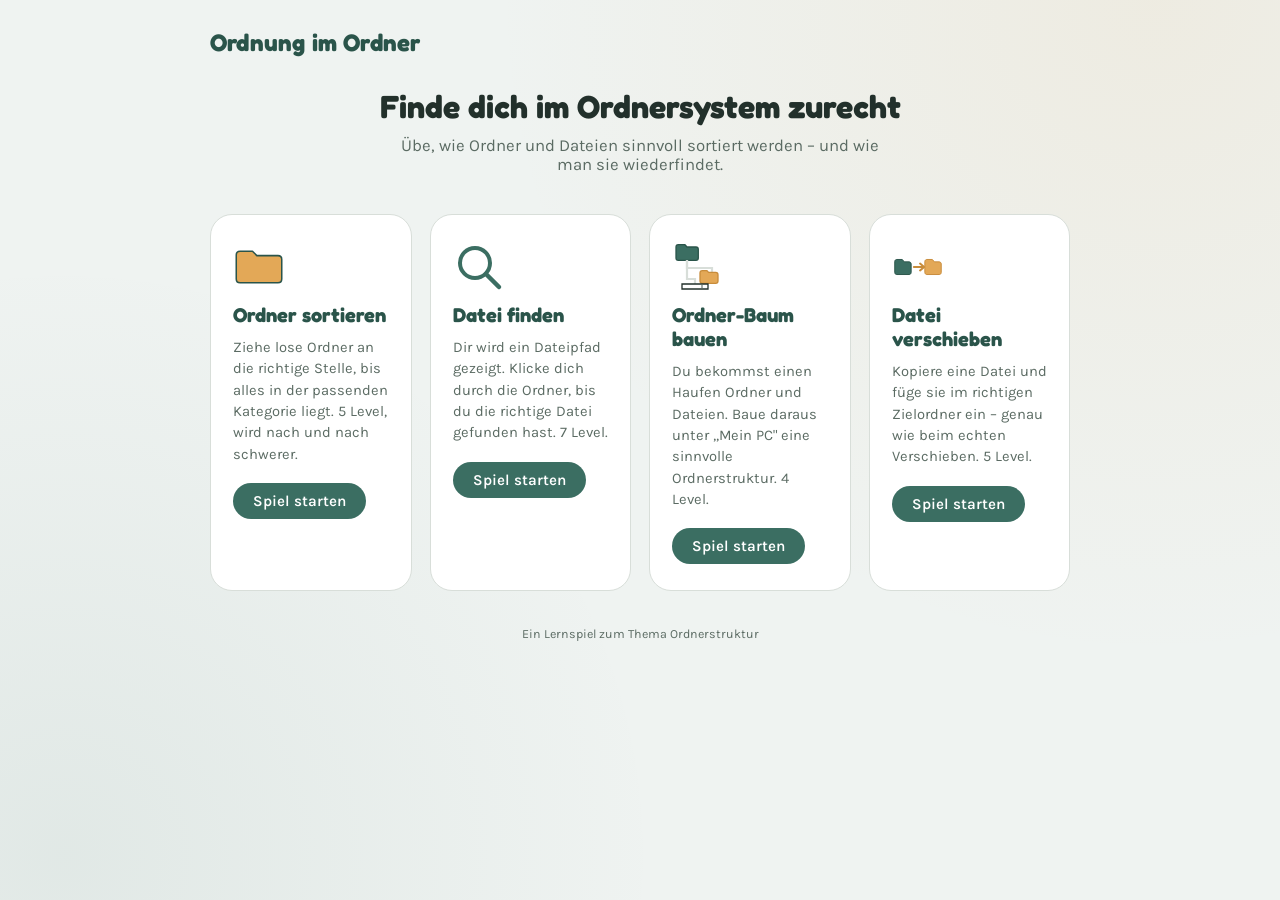
==== commit 34f28181: "Adding moving-files game to Ordnung-im-Ordner. Last level of ordnerbaum deleted" ====
--- a/ITG/ordnung-im-ordner.html
+++ b/ITG/ordnung-im-ordner.html
@@ -1,563 +1,759 @@
-<!DOCTYPE html>
+<!doctype html>
 <html lang="de">
-<head>
-<meta charset="UTF-8">
-<meta name="viewport" content="width=device-width, initial-scale=1.0">
-<title>Ordnung im Ordner</title>
-<link rel="preconnect" href="https://fonts.googleapis.com">
-<link rel="preconnect" href="https://fonts.gstatic.com" crossorigin>
-<link href="https://fonts.googleapis.com/css2?family=Fredoka:wght@500;600;700&family=Karla:wght@400;500;600;700&display=swap" rel="stylesheet">
-<style>
-  :root{
-    --bg: #EFF3F1;
-    --surface: #FFFFFF;
-    --ink: #22302B;
-    --ink-soft: #5B6B63;
-    --accent: #3B6E62;
-    --accent-dark: #2A544A;
-    --accent-light: #DCEAE3;
-    --gold: #E3A857;
-    --gold-dark: #C88C3B;
-    --error: #C1523D;
-    --error-light: #F5DFDA;
-    --border: #D8DED9;
-    --paper-fold: #EDEAE0;
-    --radius-pill: 999px;
-  }
-
-  *{ box-sizing: border-box; }
-
-  body{
-    margin:0;
-    background: var(--bg);
-    background-image:
-      radial-gradient(circle at 90% 0%, rgba(227,168,87,0.10), transparent 45%),
-      radial-gradient(circle at 5% 95%, rgba(59,110,98,0.08), transparent 40%);
-    background-attachment: fixed;
-    color: var(--ink);
-    font-family: 'Karla', sans-serif;
-    min-height: 100vh;
-  }
-
-  h1,h2,h3, .display, button, .btn{
-    font-family: 'Fredoka', sans-serif;
-  }
-
-  button{ font-family: inherit; cursor: pointer; }
-  button:focus-visible, .crumb:focus-visible, .icon-btn:focus-visible{
-    outline: 3px solid var(--gold);
-    outline-offset: 2px;
-  }
-
-  #app{
-    max-width: 900px;
-    margin: 0 auto;
-    padding: 28px 20px 60px;
-  }
-
-  /* ---------- Top bar ---------- */
-  .topbar{
-    display:flex;
-    align-items:center;
-    justify-content: space-between;
-    margin-bottom: 22px;
-    gap: 12px;
-    flex-wrap: wrap;
-  }
-  .brand{
-    display:flex;
-    align-items:baseline;
-    gap: 10px;
-  }
-  .brand h1{
-    font-size: 1.5rem;
-    font-weight: 700;
-    margin:0;
-    color: var(--accent-dark);
-    letter-spacing: 0.2px;
-  }
-  .brand .tag{
-    font-size: 0.8rem;
-    color: var(--ink-soft);
-    font-family:'Karla', sans-serif;
-  }
-  .menu-link{
-    background:none;
-    border:none;
-    color: var(--ink-soft);
-    font-size:0.85rem;
-    font-family:'Karla', sans-serif;
-    text-decoration: underline;
-    text-underline-offset: 3px;
-    padding: 4px 2px;
-  }
-  .menu-link:hover{ color: var(--accent-dark); }
-
-  /* ---------- Start screen ---------- */
-  .hero{
-    text-align:center;
-    margin: 30px 0 40px;
-  }
-  .hero h2{
-    font-size: 2rem;
-    margin: 0 0 10px;
-    color: var(--ink);
-  }
-  .hero p{
-    color: var(--ink-soft);
-    font-size: 1.05rem;
-    max-width: 480px;
-    margin: 0 auto;
-  }
-
-  .mode-grid{
-    display:grid;
-    grid-template-columns: repeat(3, 1fr);
-    gap: 20px;
-    margin-top: 30px;
-  }
-  @media (max-width:900px){ .mode-grid{ grid-template-columns: 1fr 1fr; } }
-  @media (max-width:640px){ .mode-grid{ grid-template-columns: 1fr; } }
-
-  .mode-card{
-    background: var(--surface);
-    border: 1.5px solid var(--border);
-    border-radius: 22px;
-    padding: 26px 22px;
-    text-align:left;
-    display:flex;
-    flex-direction:column;
-    gap: 10px;
-    transition: border-color 0.15s ease, transform 0.15s ease;
-  }
-  .mode-card:hover{
-    border-color: var(--accent);
-    transform: translateY(-2px);
-  }
-  .mode-card svg{ width:52px; height:52px; }
-  .mode-card h3{
-    margin:0;
-    font-size: 1.25rem;
-    color: var(--accent-dark);
-  }
-  .mode-card p{
-    margin:0;
-    color: var(--ink-soft);
-    font-size: 0.92rem;
-    line-height:1.45;
-  }
-  .mode-card .go{
-    margin-top: 8px;
-    align-self:flex-start;
-    background: var(--accent);
-    color:#fff;
-    border:none;
-    border-radius: var(--radius-pill);
-    padding: 9px 20px;
-    font-size:0.95rem;
-    font-weight:600;
-  }
-  .mode-card .go:hover{ background: var(--accent-dark); }
-
-  /* ---------- Progress ---------- */
-  .progress-row{
-    display:flex;
-    align-items:center;
-    gap: 14px;
-    margin-bottom: 6px;
-  }
-  .progress-label{
-    font-size: 0.85rem;
-    color: var(--ink-soft);
-    white-space: nowrap;
-    font-family:'Karla', sans-serif;
-  }
-  .progress-track{
-    flex:1;
-    height: 8px;
-    background: var(--border);
-    border-radius: var(--radius-pill);
-    overflow:hidden;
-  }
-  .progress-fill{
-    height:100%;
-    background: var(--gold);
-    border-radius: var(--radius-pill);
-    transition: width 0.35s ease;
-  }
-
-  /* ---------- Instruction banner ---------- */
-  .instruction{
-    background: var(--accent-light);
-    border-radius: 16px;
-    padding: 14px 18px;
-    margin: 16px 0 22px;
-    color: var(--accent-dark);
-    font-size: 0.98rem;
-    font-weight: 500;
-  }
-
-  .panel{
-    background: var(--surface);
-    border: 1.5px solid var(--border);
-    border-radius: 22px;
-    padding: 24px;
-  }
-
-  .panel-actions{
-    display:flex;
-    justify-content: space-between;
-    align-items:center;
-    margin-top: 20px;
-    gap: 10px;
-    flex-wrap: wrap;
-  }
-
-  .btn{
-    border:none;
-    border-radius: var(--radius-pill);
-    padding: 10px 22px;
-    font-size: 0.95rem;
-    font-weight: 600;
-  }
-  .btn-ghost{
-    background: transparent;
-    color: var(--ink-soft);
-    border: 1.5px solid var(--border);
-  }
-  .btn-ghost:hover{ border-color: var(--ink-soft); color: var(--ink); }
-  .btn-primary{
-    background: var(--gold);
-    color: #4A3110;
-  }
-  .btn-primary:hover{ background: var(--gold-dark); }
-  .btn-primary:disabled{
-    background: var(--border);
-    color: var(--ink-soft);
-    cursor: not-allowed;
-  }
-
-  /* ---------- Folder-Sort ---------- */
-  .tray{
-    display:flex;
-    flex-wrap:wrap;
-    gap: 12px;
-    min-height: 78px;
-    padding: 14px;
-    background: var(--bg);
-    border-radius: 16px;
-    margin-bottom: 22px;
-  }
-  .tray-empty-msg{
-    color: var(--ink-soft);
-    font-size: 0.88rem;
-    font-style: italic;
-    margin: auto;
-  }
-
-  .item-chip{
-    display:flex;
-    align-items:center;
-    gap: 7px;
-    background: var(--surface);
-    border: 1.5px solid var(--border);
-    border-radius: var(--radius-pill);
-    padding: 7px 14px 7px 8px;
-    cursor: grab;
-    user-select:none;
-    font-weight: 600;
-    font-family:'Karla', sans-serif;
-    font-size: 0.92rem;
-    box-shadow: 0 1px 0 rgba(0,0,0,0.03);
-  }
-  .item-chip:active{ cursor: grabbing; }
-  .item-chip.wrong{ border-color: var(--error); background: var(--error-light); color: var(--error); }
-  .item-chip svg{ width: 26px; height: 20px; flex-shrink:0; }
-
-  .zones{
-    display:grid;
-    grid-template-columns: repeat(auto-fit, minmax(190px, 1fr));
-    gap: 16px;
-  }
-
-  .zone{
-    border: 2px dashed var(--border);
-    border-radius: 18px;
-    padding: 14px;
-    min-height: 130px;
-    background: rgba(255,255,255,0.5);
-    transition: border-color 0.15s ease, background 0.15s ease;
-  }
-  .zone.dragover{
-    border-color: var(--accent);
-    background: var(--accent-light);
-  }
-  .zone.reject{
-    border-color: var(--error);
-    background: var(--error-light);
-  }
-  .zone-head{
-    display:flex;
-    align-items:center;
-    gap:8px;
-    margin-bottom: 10px;
-  }
-  .zone-head svg{ width:30px; height:23px; }
-  .zone-head .zname{
-    font-weight: 700;
-    color: var(--accent-dark);
-    font-size: 1rem;
-  }
-  .zone-head .zcount{
-    margin-left:auto;
-    font-size: 0.78rem;
-    color: var(--ink-soft);
-    background: var(--surface);
-    border-radius: var(--radius-pill);
-    padding: 2px 9px;
-    font-family:'Karla', sans-serif;
-  }
-  .zone-items{
-    display:flex;
-    flex-wrap:wrap;
-    gap: 8px;
-  }
-  .zone-items .item-chip{
-    cursor: default;
-    background: var(--accent-light);
-    border-color: var(--accent);
-  }
-
-  /* ---------- Find the File ---------- */
-  .mission{
-    display:flex;
-    align-items:flex-start;
-    gap: 10px;
-    background: var(--accent-light);
-    border-radius: 16px;
-    padding: 14px 18px;
-    margin: 16px 0 20px;
-  }
-  .mission svg{ width:22px; height:22px; flex-shrink:0; margin-top:2px; }
-  .mission-text{ font-size: 0.95rem; color: var(--accent-dark); }
-  .mission-text b{ font-weight:700; }
-  .mission-path{
-    font-family:'Karla', sans-serif;
-    font-weight: 700;
-    color: var(--accent-dark);
-    word-break: break-word;
-  }
-
-  .breadcrumbs{
-    display:flex;
-    align-items:center;
-    flex-wrap:wrap;
-    gap: 4px;
-    margin-bottom: 16px;
-    font-size: 0.9rem;
-  }
-  .crumb{
-    background:none;
-    border:none;
-    color: var(--ink-soft);
-    font-family:'Karla', sans-serif;
-    font-weight:600;
-    padding: 4px 6px;
-    border-radius: 8px;
-  }
-  .crumb:hover{ background: var(--bg); color: var(--ink); }
-  .crumb.current{ color: var(--accent-dark); }
-  .crumb-sep{ color: var(--border); }
-
-  .browser{
-    display:grid;
-    grid-template-columns: repeat(auto-fill, minmax(108px, 1fr));
-    gap: 14px;
-    min-height: 160px;
-  }
-  .fs-item{
-    display:flex;
-    flex-direction:column;
-    align-items:center;
-    gap:6px;
-    background:none;
-    border: 1.5px solid transparent;
-    border-radius: 14px;
-    padding: 10px 6px;
-    text-align:center;
-  }
-  .fs-item:hover{ background: var(--bg); border-color: var(--border); }
-  .fs-item svg{ width:44px; height:34px; }
-  .fs-item.file svg{ width:32px; height:40px; }
-  .fs-item .fname{
-    font-size: 0.8rem;
-    font-weight:600;
-    color: var(--ink);
-    line-height:1.25;
-    word-break: break-word;
-  }
-
-  .wrong-msg{
-    margin-top: 6px;
-    color: var(--error);
-    font-size: 0.85rem;
-    font-weight:600;
-    min-height: 1.2em;
-  }
-
-  /* ---------- Baum bauen ---------- */
-  .build-tray{
-    display:flex;
-    flex-wrap:wrap;
-    gap: 10px;
-    min-height: 66px;
-    padding: 14px;
-    background: var(--bg);
-    border-radius: 16px;
-    margin-bottom: 22px;
-  }
-  .build-tray.dragover{ background: var(--accent-light); }
-
-  .tree-area{
-    border: 1.5px dashed var(--border);
-    border-radius: 16px;
-    padding: 16px;
-    min-height: 160px;
-  }
-  .root-box{
-    display:flex;
-    align-items:center;
-    gap:8px;
-    font-weight:700;
-    color: var(--accent-dark);
-    margin-bottom: 10px;
-    font-size: 1.02rem;
-  }
-  .root-box svg{ width:30px; height:23px; }
-  .tree-children{
-    display:flex;
-    flex-direction:column;
-    gap: 8px;
-    padding-left: 20px;
-    min-height: 14px;
-  }
-  .tree-children.root-children{ padding-left: 4px; }
-
-  .tree-file{
-    display:flex;
-    align-items:center;
-    gap:8px;
-    background: var(--surface);
-    border: 1.5px solid var(--border);
-    border-radius: 12px;
-    padding: 6px 12px;
-    width: fit-content;
-    cursor: grab;
-    font-size: 0.88rem;
-    font-weight: 600;
-  }
-  .tree-file svg{ width:20px; height:24px; }
-  .tree-file.wrong{ border-color: var(--error); background: var(--error-light); color: var(--error); }
-
-  .tree-folder{
-    border: 1.5px solid var(--border);
-    border-radius: 14px;
-    background: rgba(255,255,255,0.6);
-    padding: 8px 10px 10px;
-  }
-  .tree-folder.wrong > .tree-folder-header{ color: var(--error); }
-  .tree-folder.wrong{ border-color: var(--error); background: var(--error-light); }
-  .tree-folder.dragover{ border-color: var(--accent); background: var(--accent-light); }
-  .tree-folder-header{
-    display:flex;
-    align-items:center;
-    gap:7px;
-    cursor: grab;
-    font-weight:700;
-    font-size: 0.92rem;
-    color: var(--accent-dark);
-  }
-  .tree-folder-header svg{ width:26px; height:20px; }
-
-  .check-msg{
-    margin-top: 14px;
-    font-size: 0.9rem;
-    font-weight: 600;
-    color: var(--ink-soft);
-  }
-  .check-msg.ok{ color: var(--accent-dark); }
-  .check-msg.bad{ color: var(--error); }
-
-  /* ---------- Win screens ---------- */
-  .win-screen{
-    text-align:center;
-    padding: 50px 20px;
-  }
-  .win-screen .badge{
-    width:74px; height:74px;
-    margin: 0 auto 18px;
-    background: var(--gold);
-    border-radius:50%;
-    display:flex; align-items:center; justify-content:center;
-  }
-  .win-screen .badge svg{ width:38px; height:38px; }
-  .win-screen h2{ margin: 0 0 8px; font-size:1.6rem; color: var(--accent-dark); }
-  .win-screen p{ color: var(--ink-soft); margin: 0 0 24px; }
-
-  .level-complete-pop{
-    text-align:center;
-    padding: 6px 0 2px;
-  }
-
-  .footer-note{
-    text-align:center;
-    color: var(--ink-soft);
-    font-size: 0.78rem;
-    margin-top: 36px;
-  }
-
-  @media (prefers-reduced-motion: reduce){
-    *{ transition: none !important; animation: none !important; }
-  }
-</style>
-</head>
-<body>
-<div id="app"></div>
-
-<script>
-/* ============ ICONS ============ */
-function folderIcon(fill){
-  fill = fill || 'var(--accent)';
-  return `<svg viewBox="0 0 48 36" xmlns="http://www.w3.org/2000/svg">
+  <head>
+    <meta charset="UTF-8" />
+    <meta name="viewport" content="width=device-width, initial-scale=1.0" />
+    <title>Ordnung im Ordner</title>
+    <link rel="preconnect" href="https://fonts.googleapis.com" />
+    <link rel="preconnect" href="https://fonts.gstatic.com" crossorigin />
+    <link
+      href="https://fonts.googleapis.com/css2?family=Fredoka:wght@500;600;700&family=Karla:wght@400;500;600;700&display=swap"
+      rel="stylesheet"
+    />
+    <style>
+      :root {
+        --bg: #eff3f1;
+        --surface: #ffffff;
+        --ink: #22302b;
+        --ink-soft: #5b6b63;
+        --accent: #3b6e62;
+        --accent-dark: #2a544a;
+        --accent-light: #dceae3;
+        --gold: #e3a857;
+        --gold-dark: #c88c3b;
+        --error: #c1523d;
+        --error-light: #f5dfda;
+        --border: #d8ded9;
+        --paper-fold: #edeae0;
+        --radius-pill: 999px;
+      }
+
+      * {
+        box-sizing: border-box;
+      }
+
+      body {
+        margin: 0;
+        background: var(--bg);
+        background-image:
+          radial-gradient(
+            circle at 90% 0%,
+            rgba(227, 168, 87, 0.1),
+            transparent 45%
+          ),
+          radial-gradient(
+            circle at 5% 95%,
+            rgba(59, 110, 98, 0.08),
+            transparent 40%
+          );
+        background-attachment: fixed;
+        color: var(--ink);
+        font-family: "Karla", sans-serif;
+        min-height: 100vh;
+      }
+
+      h1,
+      h2,
+      h3,
+      .display,
+      button,
+      .btn {
+        font-family: "Fredoka", sans-serif;
+      }
+
+      button {
+        font-family: inherit;
+        cursor: pointer;
+      }
+      button:focus-visible,
+      .crumb:focus-visible,
+      .icon-btn:focus-visible {
+        outline: 3px solid var(--gold);
+        outline-offset: 2px;
+      }
+
+      #app {
+        max-width: 900px;
+        margin: 0 auto;
+        padding: 28px 20px 60px;
+      }
+
+      /* ---------- Top bar ---------- */
+      .topbar {
+        display: flex;
+        align-items: center;
+        justify-content: space-between;
+        margin-bottom: 22px;
+        gap: 12px;
+        flex-wrap: wrap;
+      }
+      .brand {
+        display: flex;
+        align-items: baseline;
+        gap: 10px;
+      }
+      .brand h1 {
+        font-size: 1.5rem;
+        font-weight: 700;
+        margin: 0;
+        color: var(--accent-dark);
+        letter-spacing: 0.2px;
+      }
+      .brand .tag {
+        font-size: 0.8rem;
+        color: var(--ink-soft);
+        font-family: "Karla", sans-serif;
+      }
+      .menu-link {
+        background: none;
+        border: none;
+        color: var(--ink-soft);
+        font-size: 0.85rem;
+        font-family: "Karla", sans-serif;
+        text-decoration: underline;
+        text-underline-offset: 3px;
+        padding: 4px 2px;
+      }
+      .menu-link:hover {
+        color: var(--accent-dark);
+      }
+
+      /* ---------- Start screen ---------- */
+      .hero {
+        text-align: center;
+        margin: 30px 0 40px;
+      }
+      .hero h2 {
+        font-size: 2rem;
+        margin: 0 0 10px;
+        color: var(--ink);
+      }
+      .hero p {
+        color: var(--ink-soft);
+        font-size: 1.05rem;
+        max-width: 480px;
+        margin: 0 auto;
+      }
+
+      .mode-grid {
+        display: grid;
+        grid-template-columns: repeat(auto-fit, minmax(200px, 1fr));
+        gap: 18px;
+        margin-top: 30px;
+      }
+      @media (max-width: 640px) {
+        .mode-grid {
+          grid-template-columns: 1fr;
+        }
+      }
+
+      .mode-card {
+        background: var(--surface);
+        border: 1.5px solid var(--border);
+        border-radius: 22px;
+        padding: 26px 22px;
+        text-align: left;
+        display: flex;
+        flex-direction: column;
+        gap: 10px;
+        transition:
+          border-color 0.15s ease,
+          transform 0.15s ease;
+      }
+      .mode-card:hover {
+        border-color: var(--accent);
+        transform: translateY(-2px);
+      }
+      .mode-card svg {
+        width: 52px;
+        height: 52px;
+      }
+      .mode-card h3 {
+        margin: 0;
+        font-size: 1.25rem;
+        color: var(--accent-dark);
+      }
+      .mode-card p {
+        margin: 0;
+        color: var(--ink-soft);
+        font-size: 0.92rem;
+        line-height: 1.45;
+      }
+      .mode-card .go {
+        margin-top: 8px;
+        align-self: flex-start;
+        background: var(--accent);
+        color: #fff;
+        border: none;
+        border-radius: var(--radius-pill);
+        padding: 9px 20px;
+        font-size: 0.95rem;
+        font-weight: 600;
+      }
+      .mode-card .go:hover {
+        background: var(--accent-dark);
+      }
+
+      /* ---------- Progress ---------- */
+      .progress-row {
+        display: flex;
+        align-items: center;
+        gap: 14px;
+        margin-bottom: 6px;
+      }
+      .progress-label {
+        font-size: 0.85rem;
+        color: var(--ink-soft);
+        white-space: nowrap;
+        font-family: "Karla", sans-serif;
+      }
+      .progress-track {
+        flex: 1;
+        height: 8px;
+        background: var(--border);
+        border-radius: var(--radius-pill);
+        overflow: hidden;
+      }
+      .progress-fill {
+        height: 100%;
+        background: var(--gold);
+        border-radius: var(--radius-pill);
+        transition: width 0.35s ease;
+      }
+
+      /* ---------- Instruction banner ---------- */
+      .instruction {
+        background: var(--accent-light);
+        border-radius: 16px;
+        padding: 14px 18px;
+        margin: 16px 0 22px;
+        color: var(--accent-dark);
+        font-size: 0.98rem;
+        font-weight: 500;
+      }
+
+      .panel {
+        background: var(--surface);
+        border: 1.5px solid var(--border);
+        border-radius: 22px;
+        padding: 24px;
+      }
+
+      .panel-actions {
+        display: flex;
+        justify-content: space-between;
+        align-items: center;
+        margin-top: 20px;
+        gap: 10px;
+        flex-wrap: wrap;
+      }
+
+      .btn {
+        border: none;
+        border-radius: var(--radius-pill);
+        padding: 10px 22px;
+        font-size: 0.95rem;
+        font-weight: 600;
+      }
+      .btn-ghost {
+        background: transparent;
+        color: var(--ink-soft);
+        border: 1.5px solid var(--border);
+      }
+      .btn-ghost:hover {
+        border-color: var(--ink-soft);
+        color: var(--ink);
+      }
+      .btn-primary {
+        background: var(--gold);
+        color: #4a3110;
+      }
+      .btn-primary:hover {
+        background: var(--gold-dark);
+      }
+      .btn-primary:disabled {
+        background: var(--border);
+        color: var(--ink-soft);
+        cursor: not-allowed;
+      }
+
+      /* ---------- Folder-Sort ---------- */
+      .tray {
+        display: flex;
+        flex-wrap: wrap;
+        gap: 12px;
+        min-height: 78px;
+        padding: 14px;
+        background: var(--bg);
+        border-radius: 16px;
+        margin-bottom: 22px;
+      }
+      .tray-empty-msg {
+        color: var(--ink-soft);
+        font-size: 0.88rem;
+        font-style: italic;
+        margin: auto;
+      }
+
+      .item-chip {
+        display: flex;
+        align-items: center;
+        gap: 7px;
+        background: var(--surface);
+        border: 1.5px solid var(--border);
+        border-radius: var(--radius-pill);
+        padding: 7px 14px 7px 8px;
+        cursor: grab;
+        user-select: none;
+        font-weight: 600;
+        font-family: "Karla", sans-serif;
+        font-size: 0.92rem;
+        box-shadow: 0 1px 0 rgba(0, 0, 0, 0.03);
+      }
+      .item-chip:active {
+        cursor: grabbing;
+      }
+      .item-chip.wrong {
+        border-color: var(--error);
+        background: var(--error-light);
+        color: var(--error);
+      }
+      .item-chip svg {
+        width: 26px;
+        height: 20px;
+        flex-shrink: 0;
+      }
+
+      .zones {
+        display: grid;
+        grid-template-columns: repeat(auto-fit, minmax(190px, 1fr));
+        gap: 16px;
+      }
+
+      .zone {
+        border: 2px dashed var(--border);
+        border-radius: 18px;
+        padding: 14px;
+        min-height: 130px;
+        background: rgba(255, 255, 255, 0.5);
+        transition:
+          border-color 0.15s ease,
+          background 0.15s ease;
+      }
+      .zone.dragover {
+        border-color: var(--accent);
+        background: var(--accent-light);
+      }
+      .zone.reject {
+        border-color: var(--error);
+        background: var(--error-light);
+      }
+      .zone-head {
+        display: flex;
+        align-items: center;
+        gap: 8px;
+        margin-bottom: 10px;
+      }
+      .zone-head svg {
+        width: 30px;
+        height: 23px;
+      }
+      .zone-head .zname {
+        font-weight: 700;
+        color: var(--accent-dark);
+        font-size: 1rem;
+      }
+      .zone-head .zcount {
+        margin-left: auto;
+        font-size: 0.78rem;
+        color: var(--ink-soft);
+        background: var(--surface);
+        border-radius: var(--radius-pill);
+        padding: 2px 9px;
+        font-family: "Karla", sans-serif;
+      }
+      .zone-items {
+        display: flex;
+        flex-wrap: wrap;
+        gap: 8px;
+      }
+      .zone-items .item-chip {
+        cursor: default;
+        background: var(--accent-light);
+        border-color: var(--accent);
+      }
+
+      /* ---------- Find the File ---------- */
+      .mission {
+        display: flex;
+        align-items: flex-start;
+        gap: 10px;
+        background: var(--accent-light);
+        border-radius: 16px;
+        padding: 14px 18px;
+        margin: 16px 0 20px;
+      }
+      .mission svg {
+        width: 22px;
+        height: 22px;
+        flex-shrink: 0;
+        margin-top: 2px;
+      }
+      .mission-text {
+        font-size: 0.95rem;
+        color: var(--accent-dark);
+      }
+      .mission-text b {
+        font-weight: 700;
+      }
+      .mission-path {
+        font-family: "Karla", sans-serif;
+        font-weight: 700;
+        color: var(--accent-dark);
+        word-break: break-word;
+      }
+
+      .breadcrumbs {
+        display: flex;
+        align-items: center;
+        flex-wrap: wrap;
+        gap: 4px;
+        margin-bottom: 16px;
+        font-size: 0.9rem;
+      }
+      .crumb {
+        background: none;
+        border: none;
+        color: var(--ink-soft);
+        font-family: "Karla", sans-serif;
+        font-weight: 600;
+        padding: 4px 6px;
+        border-radius: 8px;
+      }
+      .crumb:hover {
+        background: var(--bg);
+        color: var(--ink);
+      }
+      .crumb.current {
+        color: var(--accent-dark);
+      }
+      .crumb-sep {
+        color: var(--border);
+      }
+
+      .browser {
+        display: grid;
+        grid-template-columns: repeat(auto-fill, minmax(108px, 1fr));
+        gap: 14px;
+        min-height: 160px;
+      }
+      .fs-item {
+        display: flex;
+        flex-direction: column;
+        align-items: center;
+        gap: 6px;
+        background: none;
+        border: 1.5px solid transparent;
+        border-radius: 14px;
+        padding: 10px 6px;
+        text-align: center;
+      }
+      .fs-item:hover {
+        background: var(--bg);
+        border-color: var(--border);
+      }
+      .fs-item svg {
+        width: 44px;
+        height: 34px;
+      }
+      .fs-item.file svg {
+        width: 32px;
+        height: 40px;
+      }
+      .fs-item .fname {
+        font-size: 0.8rem;
+        font-weight: 600;
+        color: var(--ink);
+        line-height: 1.25;
+        word-break: break-word;
+      }
+
+      .wrong-msg {
+        margin-top: 6px;
+        color: var(--error);
+        font-size: 0.85rem;
+        font-weight: 600;
+        min-height: 1.2em;
+      }
+
+      /* ---------- Baum bauen ---------- */
+      .build-tray {
+        display: flex;
+        flex-wrap: wrap;
+        gap: 10px;
+        min-height: 66px;
+        padding: 14px;
+        background: var(--bg);
+        border-radius: 16px;
+        margin-bottom: 22px;
+      }
+      .build-tray.dragover {
+        background: var(--accent-light);
+      }
+
+      .tree-area {
+        border: 1.5px dashed var(--border);
+        border-radius: 16px;
+        padding: 16px;
+        min-height: 160px;
+      }
+      .root-box {
+        display: flex;
+        align-items: center;
+        gap: 8px;
+        font-weight: 700;
+        color: var(--accent-dark);
+        margin-bottom: 10px;
+        font-size: 1.02rem;
+      }
+      .root-box svg {
+        width: 30px;
+        height: 23px;
+      }
+      .tree-children {
+        display: flex;
+        flex-direction: column;
+        gap: 8px;
+        padding-left: 20px;
+        min-height: 14px;
+      }
+      .tree-children.root-children {
+        padding-left: 4px;
+      }
+
+      .tree-file {
+        display: flex;
+        align-items: center;
+        gap: 8px;
+        background: var(--surface);
+        border: 1.5px solid var(--border);
+        border-radius: 12px;
+        padding: 6px 12px;
+        width: fit-content;
+        cursor: grab;
+        font-size: 0.88rem;
+        font-weight: 600;
+      }
+      .tree-file svg {
+        width: 20px;
+        height: 24px;
+      }
+      .tree-file.wrong {
+        border-color: var(--error);
+        background: var(--error-light);
+        color: var(--error);
+      }
+
+      .tree-folder {
+        border: 1.5px solid var(--border);
+        border-radius: 14px;
+        background: rgba(255, 255, 255, 0.6);
+        padding: 8px 10px 10px;
+      }
+      .tree-folder.wrong > .tree-folder-header {
+        color: var(--error);
+      }
+      .tree-folder.wrong {
+        border-color: var(--error);
+        background: var(--error-light);
+      }
+      .tree-folder.dragover {
+        border-color: var(--accent);
+        background: var(--accent-light);
+      }
+      .tree-folder-header {
+        display: flex;
+        align-items: center;
+        gap: 7px;
+        cursor: grab;
+        font-weight: 700;
+        font-size: 0.92rem;
+        color: var(--accent-dark);
+      }
+      .tree-folder-header svg {
+        width: 26px;
+        height: 20px;
+      }
+
+      .check-msg {
+        margin-top: 14px;
+        font-size: 0.9rem;
+        font-weight: 600;
+        color: var(--ink-soft);
+      }
+      .check-msg.ok {
+        color: var(--accent-dark);
+      }
+      .check-msg.bad {
+        color: var(--error);
+      }
+
+      /* ---------- Datei verschieben ---------- */
+      .move-toolbar {
+        display: flex;
+        gap: 10px;
+        margin-bottom: 14px;
+      }
+      .toolbar-btn {
+        display: flex;
+        align-items: center;
+        gap: 8px;
+        border: 1.5px solid var(--border);
+        background: var(--surface);
+        border-radius: var(--radius-pill);
+        padding: 9px 18px;
+        font-weight: 600;
+        font-size: 0.9rem;
+        color: var(--accent-dark);
+      }
+      .toolbar-btn svg {
+        width: 20px;
+        height: 20px;
+      }
+      .toolbar-btn:hover:not(:disabled) {
+        border-color: var(--accent);
+      }
+      .toolbar-btn:disabled {
+        opacity: 0.4;
+        cursor: not-allowed;
+      }
+      .clipboard-row {
+        display: flex;
+        align-items: center;
+        gap: 8px;
+        background: var(--accent-light);
+        border-radius: 12px;
+        padding: 10px 14px;
+        margin-bottom: 18px;
+        font-size: 0.88rem;
+        color: var(--accent-dark);
+        font-weight: 600;
+        min-height: 20px;
+      }
+      .fs-item.file.selected {
+        border-color: var(--gold);
+        background: var(--accent-light);
+      }
+
+      /* ---------- Win screens ---------- */
+      .win-screen {
+        text-align: center;
+        padding: 50px 20px;
+      }
+      .win-screen .badge {
+        width: 74px;
+        height: 74px;
+        margin: 0 auto 18px;
+        background: var(--gold);
+        border-radius: 50%;
+        display: flex;
+        align-items: center;
+        justify-content: center;
+      }
+      .win-screen .badge svg {
+        width: 38px;
+        height: 38px;
+      }
+      .win-screen h2 {
+        margin: 0 0 8px;
+        font-size: 1.6rem;
+        color: var(--accent-dark);
+      }
+      .win-screen p {
+        color: var(--ink-soft);
+        margin: 0 0 24px;
+      }
+
+      .level-complete-pop {
+        text-align: center;
+        padding: 6px 0 2px;
+      }
+
+      .footer-note {
+        text-align: center;
+        color: var(--ink-soft);
+        font-size: 0.78rem;
+        margin-top: 36px;
+      }
+
+      @media (prefers-reduced-motion: reduce) {
+        * {
+          transition: none !important;
+          animation: none !important;
+        }
+      }
+    </style>
+  </head>
+  <body>
+    <div id="app"></div>
+
+    <script>
+      /* ============ ICONS ============ */
+      function folderIcon(fill) {
+        fill = fill || "var(--accent)";
+        return `<svg viewBox="0 0 48 36" xmlns="http://www.w3.org/2000/svg">
     <path d="M3 7 C3 5 4.5 3.5 6.5 3.5 H18 L22 7.5 H41.5 C43.5 7.5 45 9 45 11 V29 C45 31 43.5 32.5 41.5 32.5 H6.5 C4.5 32.5 3 31 3 29 Z"
       fill="${fill}" stroke="var(--accent-dark)" stroke-width="1.4" stroke-linejoin="round"/>
   </svg>`;
-}
-function fileIcon(){
-  return `<svg viewBox="0 0 36 44" xmlns="http://www.w3.org/2000/svg">
+      }
+      function fileIcon() {
+        return `<svg viewBox="0 0 36 44" xmlns="http://www.w3.org/2000/svg">
     <path d="M4 2 H21 L32 13 V42 H4 Z" fill="#FFFFFF" stroke="var(--ink)" stroke-width="1.5" stroke-linejoin="round"/>
     <path d="M21 2 V13 H32 Z" fill="var(--paper-fold)" stroke="var(--ink)" stroke-width="1.2" stroke-linejoin="round"/>
     <line x1="9" y1="21" x2="27" y2="21" stroke="var(--ink-soft)" stroke-width="1.3"/>
     <line x1="9" y1="27" x2="27" y2="27" stroke="var(--ink-soft)" stroke-width="1.3"/>
     <line x1="9" y1="33" x2="21" y2="33" stroke="var(--ink-soft)" stroke-width="1.3"/>
   </svg>`;
-}
-function searchIcon(){
-  return `<svg viewBox="0 0 52 52" xmlns="http://www.w3.org/2000/svg">
+      }
+      function searchIcon() {
+        return `<svg viewBox="0 0 52 52" xmlns="http://www.w3.org/2000/svg">
     <circle cx="22" cy="22" r="15" fill="none" stroke="var(--accent)" stroke-width="4"/>
     <line x1="33" y1="33" x2="46" y2="46" stroke="var(--accent)" stroke-width="4.5" stroke-linecap="round"/>
   </svg>`;
-}
-function sortIcon(){
-  return folderIcon('var(--gold)');
-}
-function checkIcon(){
-  return `<svg viewBox="0 0 24 24" fill="none" xmlns="http://www.w3.org/2000/svg">
+      }
+      function sortIcon() {
+        return folderIcon("var(--gold)");
+      }
+      function checkIcon() {
+        return `<svg viewBox="0 0 24 24" fill="none" xmlns="http://www.w3.org/2000/svg">
     <path d="M4 13 L9.5 18.5 L20 6" stroke="#4A3110" stroke-width="3" stroke-linecap="round" stroke-linejoin="round"/>
   </svg>`;
-}
-function treeIcon(){
-  return `<svg viewBox="0 0 52 52" xmlns="http://www.w3.org/2000/svg">
+      }
+      function copyIcon() {
+        return `<svg viewBox="0 0 24 24" fill="none" xmlns="http://www.w3.org/2000/svg">
+    <rect x="7" y="7" width="13" height="15" rx="2" fill="#fff" stroke="currentColor" stroke-width="1.8"/>
+    <rect x="4" y="2" width="13" height="15" rx="2" fill="#fff" stroke="currentColor" stroke-width="1.8"/>
+  </svg>`;
+      }
+      function pasteIcon() {
+        return `<svg viewBox="0 0 24 24" fill="none" xmlns="http://www.w3.org/2000/svg">
+    <rect x="5" y="4" width="14" height="18" rx="2" fill="#fff" stroke="currentColor" stroke-width="1.8"/>
+    <rect x="9" y="2" width="6" height="4" rx="1" fill="currentColor"/>
+    <path d="M9 13 L11.5 15.5 L16 10.5" stroke="currentColor" stroke-width="1.8" stroke-linecap="round" stroke-linejoin="round"/>
+  </svg>`;
+      }
+      function moveIcon() {
+        return `<svg viewBox="-2 -2 76 40" xmlns="http://www.w3.org/2000/svg">
+    <path d="M2 10 C2 8.3 3.3 7 5 7 H13 L16 10.5 H23 C24.7 10.5 26 11.8 26 13.5 V26 C26 27.7 24.7 29 23 29 H5 C3.3 29 2 27.7 2 26 Z"
+      fill="var(--accent)" stroke="var(--accent-dark)" stroke-width="1.4" stroke-linejoin="round"/>
+    <path d="M30 18 H44" stroke="var(--gold-dark)" stroke-width="3" stroke-linecap="round"/>
+    <path d="M39 13 L45 18 L39 23" fill="none" stroke="var(--gold-dark)" stroke-width="3" stroke-linecap="round" stroke-linejoin="round"/>
+    <path d="M46 10 C46 8.3 47.3 7 49 7 H57 L60 10.5 H67 C68.7 10.5 70 11.8 70 13.5 V26 C70 27.7 68.7 29 67 29 H49 C47.3 29 46 27.7 46 26 Z"
+      fill="var(--gold)" stroke="var(--gold-dark)" stroke-width="1.4" stroke-linejoin="round"/>
+  </svg>`;
+      }
+      function treeIcon() {
+        return `<svg viewBox="0 0 52 52" xmlns="http://www.w3.org/2000/svg">
     <path d="M4 6 C4 4.7 5 3.7 6.3 3.7 H13 L15 6 H24 C25.3 6 26.3 7 26.3 8.3 V17 C26.3 18.3 25.3 19.3 24 19.3 H6.3 C5 19.3 4 18.3 4 17 Z"
       fill="var(--accent)" stroke="var(--accent-dark)" stroke-width="1.3" stroke-linejoin="round"/>
     <path d="M15 19 V27 H40 V32" fill="none" stroke="var(--border)" stroke-width="2.2"/>
@@ -567,284 +763,428 @@
     <path d="M10 43 H36 V48 H10 Z" fill="#fff" stroke="var(--ink)" stroke-width="1.3"/>
     <path d="M30 43 V48" stroke="var(--ink-soft)" stroke-width="1.1"/>
   </svg>`;
-}
-function infoIcon(){
-  return `<svg viewBox="0 0 24 24" fill="none" xmlns="http://www.w3.org/2000/svg">
+      }
+      function infoIcon() {
+        return `<svg viewBox="0 0 24 24" fill="none" xmlns="http://www.w3.org/2000/svg">
     <circle cx="12" cy="12" r="9" stroke="var(--accent)" stroke-width="2"/>
     <line x1="12" y1="11" x2="12" y2="17" stroke="var(--accent)" stroke-width="2" stroke-linecap="round"/>
     <circle cx="12" cy="7.3" r="1.3" fill="var(--accent)"/>
   </svg>`;
-}
-
-/* ============ FOLDER-SORT LEVEL DATA ============ */
-const sortLevels = [
-  {
-    targets: [{id:'tiere', name:'Tiere'}],
-    items: [
-      {id:'hund', name:'Hund', target:'tiere'},
-      {id:'katze', name:'Katze', target:'tiere'}
-    ]
-  },
-  {
-    targets: [{id:'moebel', name:'Möbel'}, {id:'obst', name:'Obst'}],
-    items: [
-      {id:'stuhl', name:'Stuhl', target:'moebel'},
-      {id:'tisch', name:'Tisch', target:'moebel'},
-      {id:'apfel', name:'Apfel', target:'obst'},
-      {id:'banane', name:'Banane', target:'obst'}
-    ]
-  },
-  {
-    targets: [{id:'sport', name:'Sport'}, {id:'musik', name:'Musikinstrumente'}, {id:'kleidung', name:'Kleidung'}],
-    items: [
-      {id:'fussball', name:'Fußball', target:'sport'},
-      {id:'tennis', name:'Tennis', target:'sport'},
-      {id:'gitarre', name:'Gitarre', target:'musik'},
-      {id:'klavier', name:'Klavier', target:'musik'},
-      {id:'hose', name:'Hose', target:'kleidung'},
-      {id:'jacke', name:'Jacke', target:'kleidung'}
-    ]
-  },
-  {
-    targets: [{id:'fahrzeuge', name:'Fahrzeuge'}, {id:'gemuese', name:'Gemüse'}, {id:'faecher', name:'Schulfächer'}],
-    items: [
-      {id:'auto', name:'Auto', target:'fahrzeuge'},
-      {id:'fahrrad', name:'Fahrrad', target:'fahrzeuge'},
-      {id:'bus', name:'Bus', target:'fahrzeuge'},
-      {id:'karotte', name:'Karotte', target:'gemuese'},
-      {id:'kartoffel', name:'Kartoffel', target:'gemuese'},
-      {id:'mathe', name:'Mathe', target:'faecher'},
-      {id:'sportfach', name:'Sport', target:'faecher'},
-      {id:'kunst', name:'Kunst', target:'faecher'}
-    ]
-  },
-  {
-    targets: [{id:'getraenke', name:'Getränke'}, {id:'suess', name:'Süßigkeiten'}, {id:'technik', name:'Technik'}],
-    items: [
-      {id:'wasser', name:'Wasser', target:'getraenke'},
-      {id:'saft', name:'Saft', target:'getraenke'},
-      {id:'limo', name:'Limonade', target:'getraenke'},
-      {id:'schoko', name:'Schokolade', target:'suess'},
-      {id:'gummi', name:'Gummibärchen', target:'suess'},
-      {id:'kekse', name:'Kekse', target:'suess'},
-      {id:'handy', name:'Handy', target:'technik'},
-      {id:'laptop', name:'Laptop', target:'technik'},
-      {id:'kopfhoerer', name:'Kopfhörer', target:'technik'}
-    ]
-  }
-];
-
-/* ============ FIND-THE-FILE LEVEL DATA ============ */
-function F(name){ return {name, type:'file', target:false}; }
-function FT(name){ return {name, type:'file', target:true}; }
-function D(name, children){ return {name, type:'folder', children: children||[]}; }
-
-const findLevels = [
-  { // 1 - direct at root
-    pathDisplay: "Mein PC > Hausaufgaben.txt",
-    tree: D('Mein PC', [
-      D('Bilder', [F('Katze.jpg')]),
-      D('Downloads', [F('Elternbrief.pdf')]),
-      FT('Hausaufgaben.txt'),
-      F('Stundenplan.pdf')
-    ])
-  },
-  { // 2 - one level deep
-    pathDisplay: "Mein PC > Bilder > Urlaub.png",
-    tree: D('Mein PC', [
-      D('Schule', [F('Merkzettel.txt')]),
-      D('Bilder', [FT('Urlaub.png'), F('Geburtstag.jpg')]),
-      D('Musik', [F('Playlist.mp3')])
-    ])
-  },
-  { // 3 - one level deep, more siblings/choices
-    pathDisplay: "Mein PC > Downloads > Vertretungsplan.pdf",
-    tree: D('Mein PC', [
-      D('Schule', [F('Merkzettel.txt')]),
-      D('Bilder', [F('Katze.jpg')]),
-      D('Downloads', [FT('Vertretungsplan.pdf'), F('Elternbrief.pdf'), F('Foto.png'), F('Rechnung.pdf')]),
-      D('Musik', [F('Playlist.mp3')]),
-      D('Spiele', [F('Highscore.txt')])
-    ])
-  },
-  { // 4 - two levels deep
-    pathDisplay: "Mein PC > Schule > Deutsch > Gedichtanalyse.docx",
-    tree: D('Mein PC', [
-      D('Schule', [
-        D('Deutsch', [FT('Gedichtanalyse.docx'), F('Lesetagebuch.docx')]),
-        D('Mathe', [F('Uebung.pdf')]),
-        D('Sport', [F('Laufzettel.pdf')])
-      ]),
-      D('Bilder', [F('Katze.jpg')]),
-      D('Downloads', [F('Elternbrief.pdf')])
-    ])
-  },
-  { // 5 - three levels deep
-    pathDisplay: "Mein PC > Bilder > Urlaub > Strand > Sonnenuntergang.jpg",
-    tree: D('Mein PC', [
-      D('Schule', [F('Merkzettel.txt')]),
-      D('Bilder', [
-        D('Urlaub', [
-          D('Strand', [FT('Sonnenuntergang.jpg'), F('Muschel.jpg')]),
-          D('Berge', [F('Gipfel.jpg')])
-        ]),
-        D('Schulausflug', [F('Klassenfoto.jpg')]),
-        F('Haustier.jpg')
-      ]),
-      D('Downloads', [F('Elternbrief.pdf')])
-    ])
-  },
-  { // 6 - three levels deep, more siblings at each level
-    pathDisplay: "Mein PC > Schule > Erdkunde > Referate > Vulkane.pptx",
-    tree: D('Mein PC', [
-      D('Schule', [
-        D('Deutsch', [F('Lesetagebuch.docx')]),
-        D('Mathe', [F('Uebung.pdf')]),
-        D('Biologie', [F('Zellaufbau.pdf')]),
-        D('Erdkunde', [
-          D('Klimazonen', [F('Karte.pdf')]),
-          D('Referate', [FT('Vulkane.pptx'), F('Erdbeben.pptx'), F('Gletscher.pptx')])
-        ]),
-        D('Sport', [F('Laufzettel.pdf')])
-      ]),
-      D('Bilder', [F('Katze.jpg')]),
-      D('Downloads', [F('Elternbrief.pdf')]),
-      D('Spiele', [F('Highscore.txt')])
-    ])
-  },
-  { // 7 - four levels deep, one light lookalike decoy folder (final level)
-    pathDisplay: "Mein PC > Schule > Biologie > Klassenarbeiten > 2026 > Endnote.pdf",
-    tree: D('Mein PC', [
-      D('Schule', [
-        D('Biologie', [
-          D('Klassenarbeiten', [
-            D('2025', [F('Endnote.pdf')]),
-            D('2026', [FT('Endnote.pdf'), F('Berichtigung.pdf')])
+      }
+
+      /* ============ FOLDER-SORT LEVEL DATA ============ */
+      const sortLevels = [
+        {
+          targets: [{ id: "tiere", name: "Tiere" }],
+          items: [
+            { id: "hund", name: "Hund", target: "tiere" },
+            { id: "katze", name: "Katze", target: "tiere" },
+          ],
+        },
+        {
+          targets: [
+            { id: "moebel", name: "Möbel" },
+            { id: "obst", name: "Obst" },
+          ],
+          items: [
+            { id: "stuhl", name: "Stuhl", target: "moebel" },
+            { id: "tisch", name: "Tisch", target: "moebel" },
+            { id: "apfel", name: "Apfel", target: "obst" },
+            { id: "banane", name: "Banane", target: "obst" },
+          ],
+        },
+        {
+          targets: [
+            { id: "sport", name: "Sport" },
+            { id: "musik", name: "Musikinstrumente" },
+            { id: "kleidung", name: "Kleidung" },
+          ],
+          items: [
+            { id: "fussball", name: "Fußball", target: "sport" },
+            { id: "tennis", name: "Tennis", target: "sport" },
+            { id: "gitarre", name: "Gitarre", target: "musik" },
+            { id: "klavier", name: "Klavier", target: "musik" },
+            { id: "hose", name: "Hose", target: "kleidung" },
+            { id: "jacke", name: "Jacke", target: "kleidung" },
+          ],
+        },
+        {
+          targets: [
+            { id: "fahrzeuge", name: "Fahrzeuge" },
+            { id: "gemuese", name: "Gemüse" },
+            { id: "faecher", name: "Schulfächer" },
+          ],
+          items: [
+            { id: "auto", name: "Auto", target: "fahrzeuge" },
+            { id: "fahrrad", name: "Fahrrad", target: "fahrzeuge" },
+            { id: "bus", name: "Bus", target: "fahrzeuge" },
+            { id: "karotte", name: "Karotte", target: "gemuese" },
+            { id: "kartoffel", name: "Kartoffel", target: "gemuese" },
+            { id: "mathe", name: "Mathe", target: "faecher" },
+            { id: "sportfach", name: "Sport", target: "faecher" },
+            { id: "kunst", name: "Kunst", target: "faecher" },
+          ],
+        },
+        {
+          targets: [
+            { id: "getraenke", name: "Getränke" },
+            { id: "suess", name: "Süßigkeiten" },
+            { id: "technik", name: "Technik" },
+          ],
+          items: [
+            { id: "wasser", name: "Wasser", target: "getraenke" },
+            { id: "saft", name: "Saft", target: "getraenke" },
+            { id: "limo", name: "Limonade", target: "getraenke" },
+            { id: "schoko", name: "Schokolade", target: "suess" },
+            { id: "gummi", name: "Gummibärchen", target: "suess" },
+            { id: "kekse", name: "Kekse", target: "suess" },
+            { id: "handy", name: "Handy", target: "technik" },
+            { id: "laptop", name: "Laptop", target: "technik" },
+            { id: "kopfhoerer", name: "Kopfhörer", target: "technik" },
+          ],
+        },
+      ];
+
+      /* ============ FIND-THE-FILE LEVEL DATA ============ */
+      function F(name) {
+        return { name, type: "file", target: false };
+      }
+      function FT(name) {
+        return { name, type: "file", target: true };
+      }
+      function D(name, children) {
+        return { name, type: "folder", children: children || [] };
+      }
+
+      const findLevels = [
+        {
+          // 1 - direct at root
+          pathDisplay: "Mein PC > Hausaufgaben.txt",
+          tree: D("Mein PC", [
+            D("Bilder", [F("Katze.jpg")]),
+            D("Downloads", [F("Elternbrief.pdf")]),
+            FT("Hausaufgaben.txt"),
+            F("Stundenplan.pdf"),
           ]),
-          F('Hefteintrag.docx')
-        ]),
-        D('Bio_Projekt', [
-          D('Klassenarbeiten', [F('Notiz.txt')])
-        ]),
-        D('Mathe', [F('Uebung.pdf')])
-      ]),
-      D('Bilder', [F('Katze.jpg')]),
-      D('Downloads', [F('Elternbrief.pdf')])
-    ])
-  }
-];
-
-/* ============ BAUM BAUEN LEVEL DATA ============ */
-function FN(name){ return {name, type:'file'}; }
-function FD(name, children){ return {name, type:'folder', children: children||[]}; }
-
-function flattenSpec(node, parentId, out){
-  node.children.forEach((child, i) => {
-    const id = child.name.replace(/[^a-zA-Z0-9]/g,'') + '_' + out.length;
-    out.push({id, name: child.name, type: child.type, correctParent: parentId});
-    if(child.type === 'folder'){
-      flattenSpec(child, id, out);
-    }
-  });
-  return out;
-}
-
-const buildSpecs = [
-  { children: [
-    FD('Tiere', [FN('Hund.txt'), FN('Katze.txt')]),
-    FD('Schule', [FN('Stundenplan.pdf')])
-  ]},
-  { children: [
-    FD('Bilder', [FN('Urlaub.jpg'), FN('Familie.jpg')]),
-    FD('Schule', [FN('Hausaufgaben.docx'), FN('Stundenplan.pdf')]),
-    FD('Musik', [FN('Playlist.mp3'), FN('Konzert.jpg')])
-  ]},
-  { children: [
-    FD('Schule', [
-      FD('Mathe', [FN('Uebung.pdf')]),
-      FD('Deutsch', [FN('Aufsatz.docx')])
-    ]),
-    FD('Bilder', [FN('Urlaub.jpg')])
-  ]},
-  { children: [
-    FD('Schule', [
-      FD('Mathe', [FN('Uebung.pdf'), FN('Klassenarbeit.pdf')]),
-      FD('Biologie', [FN('Zellaufbau.pdf')])
-    ]),
-    FD('Bilder', [
-      FD('Urlaub', [FN('Strand.jpg'), FN('Berge.jpg')]),
-      FN('Haustier.jpg')
-    ]),
-    FD('Downloads', [FN('Elternbrief.pdf')])
-  ]},
-  { children: [
-    FD('Schule', [
-      FD('Projekte', [
-        FD('Klasse7b', [FN('Praesentation.pptx'), FN('Notizen.txt')])
-      ]),
-      FD('Mathe', [FN('Uebung.pdf')])
-    ]),
-    FD('Bilder', [
-      FD('Urlaub', [
-        FD('Strand', [FN('Sonnenuntergang.jpg')])
-      ]),
-      FN('Familie.jpg')
-    ]),
-    FD('Downloads', [FN('Elternbrief.pdf')])
-  ]}
-];
-
-const buildLevels = buildSpecs.map(spec => flattenSpec(spec, 'root', []));
-
-/* ============ STATE ============ */
-let state = {
-  screen: 'start', // start | sort | sortWin | find | findWin | build | buildWin
-  sortLevelIndex: 0,
-  sortItems: [],      // working copy of current level items with 'placed' flag, shuffled
-  findLevelIndex: 0,
-  findNavStack: [],    // array of tree nodes, [0] is root
-  buildLevelIndex: 0,
-  buildItems: [],      // current level's items (id, name, type, correctParent)
-  buildPlacement: {},  // itemId -> 'unsorted' | 'root' | folderItemId
-  buildTrayOrder: [],  // shuffled id order for stable tray display
-  buildChecked: false  // whether "Überprüfen" has been pressed since last change
-};
-
-const app = document.getElementById('app');
-
-/* ============ HELPERS ============ */
-function shuffle(arr){
-  const a = arr.slice();
-  for(let i=a.length-1;i>0;i--){
-    const j = Math.floor(Math.random()*(i+1));
-    [a[i],a[j]] = [a[j],a[i]];
-  }
-  return a;
-}
-
-function topbarHTML(title, tag){
-  return `
+        },
+        {
+          // 2 - one level deep
+          pathDisplay: "Mein PC > Bilder > Urlaub.png",
+          tree: D("Mein PC", [
+            D("Schule", [F("Merkzettel.txt")]),
+            D("Bilder", [FT("Urlaub.png"), F("Geburtstag.jpg")]),
+            D("Musik", [F("Playlist.mp3")]),
+          ]),
+        },
+        {
+          // 3 - one level deep, more siblings/choices
+          pathDisplay: "Mein PC > Downloads > Vertretungsplan.pdf",
+          tree: D("Mein PC", [
+            D("Schule", [F("Merkzettel.txt")]),
+            D("Bilder", [F("Katze.jpg")]),
+            D("Downloads", [
+              FT("Vertretungsplan.pdf"),
+              F("Elternbrief.pdf"),
+              F("Foto.png"),
+              F("Rechnung.pdf"),
+            ]),
+            D("Musik", [F("Playlist.mp3")]),
+            D("Spiele", [F("Highscore.txt")]),
+          ]),
+        },
+        {
+          // 4 - two levels deep
+          pathDisplay: "Mein PC > Schule > Deutsch > Gedichtanalyse.docx",
+          tree: D("Mein PC", [
+            D("Schule", [
+              D("Deutsch", [FT("Gedichtanalyse.docx"), F("Lesetagebuch.docx")]),
+              D("Mathe", [F("Uebung.pdf")]),
+              D("Sport", [F("Laufzettel.pdf")]),
+            ]),
+            D("Bilder", [F("Katze.jpg")]),
+            D("Downloads", [F("Elternbrief.pdf")]),
+          ]),
+        },
+        {
+          // 5 - three levels deep
+          pathDisplay:
+            "Mein PC > Bilder > Urlaub > Strand > Sonnenuntergang.jpg",
+          tree: D("Mein PC", [
+            D("Schule", [F("Merkzettel.txt")]),
+            D("Bilder", [
+              D("Urlaub", [
+                D("Strand", [FT("Sonnenuntergang.jpg"), F("Muschel.jpg")]),
+                D("Berge", [F("Gipfel.jpg")]),
+              ]),
+              D("Schulausflug", [F("Klassenfoto.jpg")]),
+              F("Haustier.jpg"),
+            ]),
+            D("Downloads", [F("Elternbrief.pdf")]),
+          ]),
+        },
+        {
+          // 6 - three levels deep, more siblings at each level
+          pathDisplay: "Mein PC > Schule > Erdkunde > Referate > Vulkane.pptx",
+          tree: D("Mein PC", [
+            D("Schule", [
+              D("Deutsch", [F("Lesetagebuch.docx")]),
+              D("Mathe", [F("Uebung.pdf")]),
+              D("Biologie", [F("Zellaufbau.pdf")]),
+              D("Erdkunde", [
+                D("Klimazonen", [F("Karte.pdf")]),
+                D("Referate", [
+                  FT("Vulkane.pptx"),
+                  F("Erdbeben.pptx"),
+                  F("Gletscher.pptx"),
+                ]),
+              ]),
+              D("Sport", [F("Laufzettel.pdf")]),
+            ]),
+            D("Bilder", [F("Katze.jpg")]),
+            D("Downloads", [F("Elternbrief.pdf")]),
+            D("Spiele", [F("Highscore.txt")]),
+          ]),
+        },
+        {
+          // 7 - four levels deep, one light lookalike decoy folder (final level)
+          pathDisplay:
+            "Mein PC > Schule > Biologie > Klassenarbeiten > 2026 > Endnote.pdf",
+          tree: D("Mein PC", [
+            D("Schule", [
+              D("Biologie", [
+                D("Klassenarbeiten", [
+                  D("2025", [F("Endnote.pdf")]),
+                  D("2026", [FT("Endnote.pdf"), F("Berichtigung.pdf")]),
+                ]),
+                F("Hefteintrag.docx"),
+              ]),
+              D("Bio_Projekt", [D("Klassenarbeiten", [F("Notiz.txt")])]),
+              D("Mathe", [F("Uebung.pdf")]),
+            ]),
+            D("Bilder", [F("Katze.jpg")]),
+            D("Downloads", [F("Elternbrief.pdf")]),
+          ]),
+        },
+      ];
+
+      /* ============ BAUM BAUEN LEVEL DATA ============ */
+      function FN(name) {
+        return { name, type: "file" };
+      }
+      function FD(name, children) {
+        return { name, type: "folder", children: children || [] };
+      }
+
+      function flattenSpec(node, parentId, out) {
+        node.children.forEach((child, i) => {
+          const id = child.name.replace(/[^a-zA-Z0-9]/g, "") + "_" + out.length;
+          out.push({
+            id,
+            name: child.name,
+            type: child.type,
+            correctParent: parentId,
+          });
+          if (child.type === "folder") {
+            flattenSpec(child, id, out);
+          }
+        });
+        return out;
+      }
+
+      const buildSpecs = [
+        {
+          children: [
+            FD("Tiere", [FN("Hund.txt"), FN("Katze.txt")]),
+            FD("Schule", [FN("Stundenplan.pdf")]),
+          ],
+        },
+        {
+          children: [
+            FD("Bilder", [FN("Urlaub.jpg"), FN("Familie.jpg")]),
+            FD("Schule", [FN("Hausaufgaben.docx"), FN("Stundenplan.pdf")]),
+            FD("Musik", [FN("Playlist.mp3"), FN("Konzert.jpg")]),
+          ],
+        },
+        {
+          children: [
+            FD("Schule", [
+              FD("Mathe", [FN("Uebung.pdf")]),
+              FD("Deutsch", [FN("Aufsatz.docx")]),
+            ]),
+            FD("Bilder", [FN("Urlaub.jpg")]),
+          ],
+        },
+        {
+          children: [
+            FD("Schule", [
+              FD("Mathe", [FN("Uebung.pdf"), FN("Klassenarbeit.pdf")]),
+              FD("Biologie", [FN("Zellaufbau.pdf")]),
+            ]),
+            FD("Bilder", [
+              FD("Urlaub", [FN("Strand.jpg"), FN("Berge.jpg")]),
+              FN("Haustier.jpg"),
+            ]),
+            FD("Downloads", [FN("Elternbrief.pdf")]),
+          ],
+        },
+      ];
+
+      const buildLevels = buildSpecs.map((spec) =>
+        flattenSpec(spec, "root", []),
+      );
+
+      /* ============ DATEI VERSCHIEBEN LEVEL DATA ============ */
+      // Reuses the D()/F() tree helpers defined above for Find-the-File.
+
+      // Level 1
+      const mv1_file = F("Hausaufgabe.docx");
+      const mv1_tree = D("Mein PC", [
+        D("Downloads", [mv1_file, F("Rechnung.pdf")]),
+        D("Schule", [F("Stundenplan.pdf")]),
+      ]);
+
+      // Level 2
+      const mv2_file = F("Ferienfoto.jpg");
+      const mv2_tree = D("Mein PC", [
+        D("Downloads", [F("Elternbrief.pdf"), mv2_file]),
+        D("Bilder", [F("Familie.jpg")]),
+        D("Schule", [F("Merkzettel.txt")]),
+      ]);
+
+      // Level 3 - destination folder starts empty
+      const mv3_file = F("Gedicht.docx");
+      const mv3_tree = D("Mein PC", [
+        D("Schule", [F("Mathe_Uebung.pdf"), mv3_file]),
+        D("Deutsch", []),
+        D("Downloads", [F("Stundenplan.pdf")]),
+      ]);
+
+      // Level 4 - destination is one level deeper (Bilder > Urlaub)
+      const mv4_file = F("Klassenfoto.jpg");
+      const mv4_tree = D("Mein PC", [
+        D("Downloads", [mv4_file, F("Elternbrief.pdf"), F("Rechnung.pdf")]),
+        D("Bilder", [D("Urlaub", [F("Strand.jpg")])]),
+        D("Schule", [F("Hausaufgabe.docx")]),
+      ]);
+
+      // Level 5 - both source and destination are one level deeper
+      const mv5_file = F("Referat.pptx");
+      const mv5_tree = D("Mein PC", [
+        D("Schule", [D("Biologie", [F("Zellaufbau.pdf"), mv5_file])]),
+        D("Downloads", [F("Elternbrief.pdf")]),
+        D("Bilder", [D("Urlaub", [F("Strand.jpg")]), F("Familie.jpg")]),
+      ]);
+
+      const moveLevels = [
+        {
+          tree: mv1_tree,
+          targetFileName: "Hausaufgabe.docx",
+          fromPath: ["Downloads"],
+          toPath: ["Schule"],
+          fromLabel: "Downloads",
+          toLabel: "Schule",
+        },
+        {
+          tree: mv2_tree,
+          targetFileName: "Ferienfoto.jpg",
+          fromPath: ["Downloads"],
+          toPath: ["Bilder"],
+          fromLabel: "Downloads",
+          toLabel: "Bilder",
+        },
+        {
+          tree: mv3_tree,
+          targetFileName: "Gedicht.docx",
+          fromPath: ["Schule"],
+          toPath: ["Deutsch"],
+          fromLabel: "Schule",
+          toLabel: "Deutsch",
+        },
+        {
+          tree: mv4_tree,
+          targetFileName: "Klassenfoto.jpg",
+          fromPath: ["Downloads"],
+          toPath: ["Bilder", "Urlaub"],
+          fromLabel: "Downloads",
+          toLabel: "Bilder > Urlaub",
+        },
+        {
+          tree: mv5_tree,
+          targetFileName: "Referat.pptx",
+          fromPath: ["Schule", "Biologie"],
+          toPath: ["Bilder", "Urlaub"],
+          fromLabel: "Schule > Biologie",
+          toLabel: "Bilder > Urlaub",
+        },
+      ];
+
+      function cloneMoveTree(node) {
+        if (node.type === "file") return { name: node.name, type: "file" };
+        return {
+          name: node.name,
+          type: "folder",
+          children: node.children.map(cloneMoveTree),
+        };
+      }
+      function arraysEqual(a, b) {
+        return a.length === b.length && a.every((v, i) => v === b[i]);
+      }
+
+      /* ============ STATE ============ */
+      let state = {
+        screen: "start", // start | sort | sortWin | find | findWin | build | buildWin
+        sortLevelIndex: 0,
+        sortItems: [], // working copy of current level items with 'placed' flag, shuffled
+        findLevelIndex: 0,
+        findNavStack: [], // array of tree nodes, [0] is root
+        buildLevelIndex: 0,
+        buildItems: [], // current level's items (id, name, type, correctParent)
+        buildPlacement: {}, // itemId -> 'unsorted' | 'root' | folderItemId
+        buildTrayOrder: [], // shuffled id order for stable tray display
+        buildChecked: false, // whether "Überprüfen" has been pressed since last change
+        moveLevelIndex: 0,
+        moveTree: null, // working (cloned) tree for the current level
+        moveNavStack: [], // array of folder node refs, [0] is root
+        moveSelectedNode: null, // file node currently clicked/highlighted in the browser
+        moveClipboard: null, // {node, parentNode, fileName, fromPath} once "Kopieren" was pressed
+        moveMsg: "",
+      };
+
+      const app = document.getElementById("app");
+
+      /* ============ HELPERS ============ */
+      function shuffle(arr) {
+        const a = arr.slice();
+        for (let i = a.length - 1; i > 0; i--) {
+          const j = Math.floor(Math.random() * (i + 1));
+          [a[i], a[j]] = [a[j], a[i]];
+        }
+        return a;
+      }
+
+      function topbarHTML(title, tag) {
+        return `
   <div class="topbar">
     <div class="brand">
       <h1>Ordnung im Ordner</h1>
-      <span class="tag">${tag || ''}</span>
-    </div>
-    ${state.screen !== 'start' ? `<button class="menu-link" data-action="menu">Zum Hauptmenü</button>` : ''}
+      <span class="tag">${tag || ""}</span>
+    </div>
+    ${state.screen !== "start" ? `<button class="menu-link" data-action="menu">Zum Hauptmenü</button>` : ""}
   </div>`;
-}
-
-function progressHTML(current, total){
-  const pct = Math.round((current/total)*100);
-  return `
+      }
+
+      function progressHTML(current, total) {
+        const pct = Math.round((current / total) * 100);
+        return `
   <div class="progress-row">
     <span class="progress-label">Level ${current} von ${total}</span>
     <div class="progress-track"><div class="progress-fill" style="width:${pct}%"></div></div>
   </div>`;
-}
-
-/* ============ RENDER: START ============ */
-function renderStart(){
-  app.innerHTML = `
+      }
+
+      /* ============ RENDER: START ============ */
+      function renderStart() {
+        app.innerHTML = `
     ${topbarHTML()}
     <div class="hero">
       <h2>Finde dich im Ordnersystem zurecht</h2>
@@ -866,265 +1206,297 @@
       <div class="mode-card">
         ${treeIcon()}
         <h3>Ordner-Baum bauen</h3>
-        <p>Du bekommst einen Haufen Ordner und Dateien. Baue daraus unter „Mein PC" eine sinnvolle Ordnerstruktur. 5 Level.</p>
+        <p>Du bekommst einen Haufen Ordner und Dateien. Baue daraus unter „Mein PC" eine sinnvolle Ordnerstruktur. 4 Level.</p>
         <button class="go" data-action="start-build">Spiel starten</button>
       </div>
+      <div class="mode-card">
+        ${moveIcon()}
+        <h3>Datei verschieben</h3>
+        <p>Kopiere eine Datei und füge sie im richtigen Zielordner ein – genau wie beim echten Verschieben. 5 Level.</p>
+        <button class="go" data-action="start-move">Spiel starten</button>
+      </div>
     </div>
     <div class="footer-note">Ein Lernspiel zum Thema Ordnerstruktur</div>
   `;
-}
-
-/* ============ FOLDER-SORT LOGIC ============ */
-function loadSortLevel(index){
-  state.sortLevelIndex = index;
-  const level = sortLevels[index];
-  state.sortItems = shuffle(level.items).map(it => ({...it, placed:false}));
-  state.screen = 'sort';
-  renderSort();
-}
-
-function renderSort(){
-  const idx = state.sortLevelIndex;
-  const level = sortLevels[idx];
-  const items = state.sortItems;
-  const allPlaced = items.every(it => it.placed);
-
-  const trayItems = items.filter(it => !it.placed);
-
-  app.innerHTML = `
+      }
+
+      /* ============ FOLDER-SORT LOGIC ============ */
+      function loadSortLevel(index) {
+        state.sortLevelIndex = index;
+        const level = sortLevels[index];
+        state.sortItems = shuffle(level.items).map((it) => ({
+          ...it,
+          placed: false,
+        }));
+        state.screen = "sort";
+        renderSort();
+      }
+
+      function renderSort() {
+        const idx = state.sortLevelIndex;
+        const level = sortLevels[idx];
+        const items = state.sortItems;
+        const allPlaced = items.every((it) => it.placed);
+
+        const trayItems = items.filter((it) => !it.placed);
+
+        app.innerHTML = `
     ${topbarHTML()}
-    ${progressHTML(idx+1, sortLevels.length)}
+    ${progressHTML(idx + 1, sortLevels.length)}
     <div class="instruction">
-      ${idx === 0 ? 'Ziehe jeden Ordner in den passenden Überordner.' : 'Ordne alle Ordner der richtigen Kategorie zu.'}
+      ${idx === 0 ? "Ziehe jeden Ordner in den passenden Überordner." : "Ordne alle Ordner der richtigen Kategorie zu."}
     </div>
     <div class="panel">
       <div class="tray" id="tray">
-        ${trayItems.length ? trayItems.map(it => chipHTML(it)).join('') : '<span class="tray-empty-msg">Alle Ordner sind einsortiert. Klicke auf „Absenden“.</span>'}
+        ${trayItems.length ? trayItems.map((it) => chipHTML(it)).join("") : '<span class="tray-empty-msg">Alle Ordner sind einsortiert. Klicke auf „Absenden“.</span>'}
       </div>
       <div class="zones">
-        ${level.targets.map(t => zoneHTML(t, items)).join('')}
+        ${level.targets.map((t) => zoneHTML(t, items)).join("")}
       </div>
       <div class="panel-actions">
         <button class="btn btn-ghost" data-action="restart-sort-level">Neu mischen</button>
-        <button class="btn btn-primary" data-action="submit-sort" ${allPlaced ? '' : 'disabled'}>Absenden</button>
+        <button class="btn btn-primary" data-action="submit-sort" ${allPlaced ? "" : "disabled"}>Absenden</button>
       </div>
     </div>
   `;
-  attachSortHandlers();
-}
-
-function chipHTML(item){
-  return `<div class="item-chip" draggable="true" data-id="${item.id}">${folderIcon('var(--gold)')}<span>${item.name}</span></div>`;
-}
-
-function zoneHTML(target, items){
-  const placedItems = items.filter(it => it.target === target.id && it.placed);
-  const totalForTarget = items.filter(it => it.target === target.id).length;
-  return `
+        attachSortHandlers();
+      }
+
+      function chipHTML(item) {
+        return `<div class="item-chip" draggable="true" data-id="${item.id}">${folderIcon("var(--gold)")}<span>${item.name}</span></div>`;
+      }
+
+      function zoneHTML(target, items) {
+        const placedItems = items.filter(
+          (it) => it.target === target.id && it.placed,
+        );
+        const totalForTarget = items.filter(
+          (it) => it.target === target.id,
+        ).length;
+        return `
   <div class="zone" data-target="${target.id}">
     <div class="zone-head">
-      ${folderIcon('var(--accent-light)')}
+      ${folderIcon("var(--accent-light)")}
       <span class="zname">${target.name}</span>
       <span class="zcount">${placedItems.length}/${totalForTarget}</span>
     </div>
     <div class="zone-items">
-      ${placedItems.map(it => chipHTML(it)).join('')}
+      ${placedItems.map((it) => chipHTML(it)).join("")}
     </div>
   </div>`;
-}
-
-function attachSortHandlers(){
-  const chips = app.querySelectorAll('.item-chip[draggable="true"]');
-  chips.forEach(chip => {
-    chip.addEventListener('dragstart', e => {
-      e.dataTransfer.setData('text/plain', chip.dataset.id);
-      e.dataTransfer.effectAllowed = 'move';
-    });
-  });
-
-  const zones = app.querySelectorAll('.zone');
-  zones.forEach(zone => {
-    zone.addEventListener('dragover', e => {
-      e.preventDefault();
-      zone.classList.add('dragover');
-    });
-    zone.addEventListener('dragleave', () => {
-      zone.classList.remove('dragover');
-    });
-    zone.addEventListener('drop', e => {
-      e.preventDefault();
-      zone.classList.remove('dragover');
-      const id = e.dataTransfer.getData('text/plain');
-      const item = state.sortItems.find(it => it.id === id);
-      if(!item) return;
-      if(item.target === zone.dataset.target){
-        item.placed = true;
-        renderSort();
-      } else {
-        zone.classList.add('reject');
-        setTimeout(() => zone.classList.remove('reject'), 300);
-      }
-    });
-  });
-
-  const tray = app.querySelector('#tray');
-  tray.addEventListener('dragover', e => e.preventDefault());
-  tray.addEventListener('drop', e => e.preventDefault());
-}
-
-/* ============ FIND-THE-FILE LOGIC ============ */
-function loadFindLevel(index){
-  state.findLevelIndex = index;
-  const level = findLevels[index];
-  state.findNavStack = [level.tree];
-  state.screen = 'find';
-  renderFind();
-}
-
-function renderFind(msg){
-  const idx = state.findLevelIndex;
-  const level = findLevels[idx];
-  const stack = state.findNavStack;
-  const current = stack[stack.length-1];
-
-  app.innerHTML = `
+      }
+
+      function attachSortHandlers() {
+        const chips = app.querySelectorAll('.item-chip[draggable="true"]');
+        chips.forEach((chip) => {
+          chip.addEventListener("dragstart", (e) => {
+            e.dataTransfer.setData("text/plain", chip.dataset.id);
+            e.dataTransfer.effectAllowed = "move";
+          });
+        });
+
+        const zones = app.querySelectorAll(".zone");
+        zones.forEach((zone) => {
+          zone.addEventListener("dragover", (e) => {
+            e.preventDefault();
+            zone.classList.add("dragover");
+          });
+          zone.addEventListener("dragleave", () => {
+            zone.classList.remove("dragover");
+          });
+          zone.addEventListener("drop", (e) => {
+            e.preventDefault();
+            zone.classList.remove("dragover");
+            const id = e.dataTransfer.getData("text/plain");
+            const item = state.sortItems.find((it) => it.id === id);
+            if (!item) return;
+            if (item.target === zone.dataset.target) {
+              item.placed = true;
+              renderSort();
+            } else {
+              zone.classList.add("reject");
+              setTimeout(() => zone.classList.remove("reject"), 300);
+            }
+          });
+        });
+
+        const tray = app.querySelector("#tray");
+        tray.addEventListener("dragover", (e) => e.preventDefault());
+        tray.addEventListener("drop", (e) => e.preventDefault());
+      }
+
+      /* ============ FIND-THE-FILE LOGIC ============ */
+      function loadFindLevel(index) {
+        state.findLevelIndex = index;
+        const level = findLevels[index];
+        state.findNavStack = [level.tree];
+        state.screen = "find";
+        renderFind();
+      }
+
+      function renderFind(msg) {
+        const idx = state.findLevelIndex;
+        const level = findLevels[idx];
+        const stack = state.findNavStack;
+        const current = stack[stack.length - 1];
+
+        app.innerHTML = `
     ${topbarHTML()}
-    ${progressHTML(idx+1, findLevels.length)}
+    ${progressHTML(idx + 1, findLevels.length)}
     <div class="mission">
       ${infoIcon()}
       <div class="mission-text">Finde diese Datei: <span class="mission-path">${level.pathDisplay}</span></div>
     </div>
     <div class="panel">
       <div class="breadcrumbs" id="crumbs">
-        ${stack.map((node, i) => `
-          ${i>0 ? '<span class="crumb-sep">›</span>' : ''}
-          <button class="crumb ${i===stack.length-1 ? 'current':''}" data-nav="${i}">${node.name}</button>
-        `).join('')}
+        ${stack
+          .map(
+            (node, i) => `
+          ${i > 0 ? '<span class="crumb-sep">›</span>' : ""}
+          <button class="crumb ${i === stack.length - 1 ? "current" : ""}" data-nav="${i}">${node.name}</button>
+        `,
+          )
+          .join("")}
       </div>
       <div class="browser" id="browser">
-        ${current.children && current.children.length ? current.children.map((node, i) => fsItemHTML(node, i)).join('') : '<span class="tray-empty-msg">Dieser Ordner ist leer.</span>'}
+        ${current.children && current.children.length ? current.children.map((node, i) => fsItemHTML(node, i)).join("") : '<span class="tray-empty-msg">Dieser Ordner ist leer.</span>'}
       </div>
-      <div class="wrong-msg" id="wrongMsg">${msg || ''}</div>
+      <div class="wrong-msg" id="wrongMsg">${msg || ""}</div>
       <div class="panel-actions">
         <button class="btn btn-ghost" data-action="restart-find-level">Zurück zum Anfang</button>
         <span></span>
       </div>
     </div>
   `;
-  attachFindHandlers();
-}
-
-function fsItemHTML(node, i){
-  if(node.type === 'folder'){
-    return `<button class="fs-item folder" data-nav-into="${i}">${folderIcon('var(--accent)')}<span class="fname">${node.name}</span></button>`;
-  }
-  return `<button class="fs-item file" data-file="${i}">${fileIcon()}<span class="fname">${node.name}</span></button>`;
-}
-
-function attachFindHandlers(){
-  app.querySelectorAll('#crumbs .crumb').forEach(btn => {
-    btn.addEventListener('click', () => {
-      const i = parseInt(btn.dataset.nav, 10);
-      state.findNavStack = state.findNavStack.slice(0, i+1);
-      renderFind();
-    });
-  });
-
-  const current = state.findNavStack[state.findNavStack.length-1];
-
-  app.querySelectorAll('#browser [data-nav-into]').forEach(btn => {
-    btn.addEventListener('click', () => {
-      const i = parseInt(btn.dataset.navInto, 10);
-      state.findNavStack.push(current.children[i]);
-      renderFind();
-    });
-  });
-
-  app.querySelectorAll('#browser [data-file]').forEach(btn => {
-    btn.addEventListener('click', () => {
-      const i = parseInt(btn.dataset.file, 10);
-      const node = current.children[i];
-      if(node.target){
-        onFindLevelComplete();
-      } else {
-        renderFind('Das ist nicht die richtige Datei. Schau dir den Pfad oben noch einmal genau an.');
-      }
-    });
-  });
-}
-
-function onFindLevelComplete(){
-  const idx = state.findLevelIndex;
-  const isLast = idx === findLevels.length - 1;
-  app.innerHTML = `
+        attachFindHandlers();
+      }
+
+      function fsItemHTML(node, i) {
+        if (node.type === "folder") {
+          return `<button class="fs-item folder" data-nav-into="${i}">${folderIcon("var(--accent)")}<span class="fname">${node.name}</span></button>`;
+        }
+        return `<button class="fs-item file" data-file="${i}">${fileIcon()}<span class="fname">${node.name}</span></button>`;
+      }
+
+      function attachFindHandlers() {
+        app.querySelectorAll("#crumbs .crumb").forEach((btn) => {
+          btn.addEventListener("click", () => {
+            const i = parseInt(btn.dataset.nav, 10);
+            state.findNavStack = state.findNavStack.slice(0, i + 1);
+            renderFind();
+          });
+        });
+
+        const current = state.findNavStack[state.findNavStack.length - 1];
+
+        app.querySelectorAll("#browser [data-nav-into]").forEach((btn) => {
+          btn.addEventListener("click", () => {
+            const i = parseInt(btn.dataset.navInto, 10);
+            state.findNavStack.push(current.children[i]);
+            renderFind();
+          });
+        });
+
+        app.querySelectorAll("#browser [data-file]").forEach((btn) => {
+          btn.addEventListener("click", () => {
+            const i = parseInt(btn.dataset.file, 10);
+            const node = current.children[i];
+            if (node.target) {
+              onFindLevelComplete();
+            } else {
+              renderFind(
+                "Das ist nicht die richtige Datei. Schau dir den Pfad oben noch einmal genau an.",
+              );
+            }
+          });
+        });
+      }
+
+      function onFindLevelComplete() {
+        const idx = state.findLevelIndex;
+        const isLast = idx === findLevels.length - 1;
+        app.innerHTML = `
     ${topbarHTML()}
     <div class="panel level-complete-pop">
       <div class="badge">${checkIcon()}</div>
       <h2 style="margin:0 0 6px; color:var(--accent-dark);">Gefunden!</h2>
-      <p style="color:var(--ink-soft); margin:0 0 22px;">${isLast ? 'Das war das letzte Level.' : 'Weiter zum nächsten Level.'}</p>
-      <button class="btn btn-primary" data-action="${isLast ? 'find-finish' : 'find-next'}">${isLast ? 'Ergebnis ansehen' : 'Nächstes Level'}</button>
+      <p style="color:var(--ink-soft); margin:0 0 22px;">${isLast ? "Das war das letzte Level." : "Weiter zum nächsten Level."}</p>
+      <button class="btn btn-primary" data-action="${isLast ? "find-finish" : "find-next"}">${isLast ? "Ergebnis ansehen" : "Nächstes Level"}</button>
     </div>
   `;
-}
-
-/* ============ BAUM BAUEN LOGIC ============ */
-function loadBuildLevel(index){
-  state.buildLevelIndex = index;
-  state.buildItems = buildLevels[index];
-  state.buildPlacement = {};
-  state.buildItems.forEach(it => { state.buildPlacement[it.id] = 'unsorted'; });
-  state.buildTrayOrder = shuffle(state.buildItems.map(it => it.id));
-  state.buildChecked = false;
-  state.screen = 'build';
-  renderBuild();
-}
-
-function buildChipHTML(item){
-  const wrong = state.buildChecked ? ' wrong' : '';
-  const icon = item.type === 'folder' ? folderIcon('var(--gold)') : fileIcon();
-  return `<div class="item-chip${wrong}" draggable="true" data-id="${item.id}">${icon}<span>${item.name}</span></div>`;
-}
-
-function renderTreeChildren(parentId){
-  const children = state.buildItems.filter(it => state.buildPlacement[it.id] === parentId);
-  if(children.length === 0) return '';
-  return children.map(it => {
-    const wrong = state.buildChecked && state.buildPlacement[it.id] !== it.correctParent ? ' wrong' : '';
-    if(it.type === 'folder'){
-      return `<div class="tree-folder${wrong}" data-folder-id="${it.id}">
-        <div class="tree-folder-header" draggable="true" data-id="${it.id}">${folderIcon('var(--accent-light)')}<span>${it.name}</span></div>
+      }
+
+      /* ============ BAUM BAUEN LOGIC ============ */
+      function loadBuildLevel(index) {
+        state.buildLevelIndex = index;
+        state.buildItems = buildLevels[index];
+        state.buildPlacement = {};
+        state.buildItems.forEach((it) => {
+          state.buildPlacement[it.id] = "unsorted";
+        });
+        state.buildTrayOrder = shuffle(state.buildItems.map((it) => it.id));
+        state.buildChecked = false;
+        state.screen = "build";
+        renderBuild();
+      }
+
+      function buildChipHTML(item) {
+        const wrong = state.buildChecked ? " wrong" : "";
+        const icon =
+          item.type === "folder" ? folderIcon("var(--gold)") : fileIcon();
+        return `<div class="item-chip${wrong}" draggable="true" data-id="${item.id}">${icon}<span>${item.name}</span></div>`;
+      }
+
+      function renderTreeChildren(parentId) {
+        const children = state.buildItems.filter(
+          (it) => state.buildPlacement[it.id] === parentId,
+        );
+        if (children.length === 0) return "";
+        return children
+          .map((it) => {
+            const wrong =
+              state.buildChecked &&
+              state.buildPlacement[it.id] !== it.correctParent
+                ? " wrong"
+                : "";
+            if (it.type === "folder") {
+              return `<div class="tree-folder${wrong}" data-folder-id="${it.id}">
+        <div class="tree-folder-header" draggable="true" data-id="${it.id}">${folderIcon("var(--accent-light)")}<span>${it.name}</span></div>
         <div class="tree-children">${renderTreeChildren(it.id)}</div>
       </div>`;
-    }
-    return `<div class="tree-file${wrong}" draggable="true" data-id="${it.id}">${fileIcon()}<span>${it.name}</span></div>`;
-  }).join('');
-}
-
-function renderBuild(){
-  const idx = state.buildLevelIndex;
-  const total = state.buildItems.length;
-  const trayItems = state.buildTrayOrder
-    .map(id => state.buildItems.find(it => it.id === id))
-    .filter(it => state.buildPlacement[it.id] === 'unsorted');
-
-  let msgHTML = '';
-  if(state.buildChecked){
-    const wrong = state.buildItems.filter(it => state.buildPlacement[it.id] !== it.correctParent).length;
-    const correct = total - wrong;
-    msgHTML = `<div class="check-msg bad">${correct} von ${total} Elementen sind richtig einsortiert. Verschiebe die rot markierten Ordner und Dateien an die richtige Stelle.</div>`;
-  }
-
-  app.innerHTML = `
+            }
+            return `<div class="tree-file${wrong}" draggable="true" data-id="${it.id}">${fileIcon()}<span>${it.name}</span></div>`;
+          })
+          .join("");
+      }
+
+      function renderBuild() {
+        const idx = state.buildLevelIndex;
+        const total = state.buildItems.length;
+        const trayItems = state.buildTrayOrder
+          .map((id) => state.buildItems.find((it) => it.id === id))
+          .filter((it) => state.buildPlacement[it.id] === "unsorted");
+
+        let msgHTML = "";
+        if (state.buildChecked) {
+          const wrong = state.buildItems.filter(
+            (it) => state.buildPlacement[it.id] !== it.correctParent,
+          ).length;
+          const correct = total - wrong;
+          msgHTML = `<div class="check-msg bad">${correct} von ${total} Elementen sind richtig einsortiert. Verschiebe die rot markierten Ordner und Dateien an die richtige Stelle.</div>`;
+        }
+
+        app.innerHTML = `
     ${topbarHTML()}
-    ${progressHTML(idx+1, buildLevels.length)}
+    ${progressHTML(idx + 1, buildLevels.length)}
     <div class="instruction">Ziehe Ordner und Dateien so unter „Mein PC“, dass eine sinnvolle Struktur entsteht. Ordner dürfen auch in andere Ordner.</div>
     <div class="panel">
       <div class="build-tray" id="buildTray">
-        ${trayItems.length ? trayItems.map(it => buildChipHTML(it)).join('') : '<span class="tray-empty-msg">Alle Elemente sind einsortiert.</span>'}
+        ${trayItems.length ? trayItems.map((it) => buildChipHTML(it)).join("") : '<span class="tray-empty-msg">Alle Elemente sind einsortiert.</span>'}
       </div>
       <div class="tree-area" id="treeArea">
-        <div class="root-box">${folderIcon('var(--accent)')}<span>Mein PC</span></div>
-        <div class="tree-children root-children">${renderTreeChildren('root')}</div>
+        <div class="root-box">${folderIcon("var(--accent)")}<span>Mein PC</span></div>
+        <div class="tree-children root-children">${renderTreeChildren("root")}</div>
       </div>
       ${msgHTML}
       <div class="panel-actions">
@@ -1133,91 +1505,108 @@
       </div>
     </div>
   `;
-  attachBuildHandlers();
-}
-
-function isNestedInside(itemId, possibleAncestorId){
-  if(itemId === 'root') return false;
-  let cur = itemId;
-  let guard = 0;
-  while(cur !== 'root' && cur !== undefined && guard < 200){
-    if(cur === possibleAncestorId) return true;
-    cur = state.buildPlacement[cur];
-    guard++;
-  }
-  return false;
-}
-
-function moveBuildItem(draggedId, targetId){
-  if(!draggedId) return;
-  if(draggedId === targetId) return;
-  if(isNestedInside(targetId, draggedId)) return; // would create a loop
-  state.buildPlacement[draggedId] = targetId;
-  state.buildChecked = false;
-  renderBuild();
-}
-
-function attachBuildHandlers(){
-  app.querySelectorAll('#buildTray [draggable="true"], #treeArea [draggable="true"]').forEach(el => {
-    el.addEventListener('dragstart', e => {
-      e.dataTransfer.setData('text/plain', el.dataset.id);
-      e.dataTransfer.effectAllowed = 'move';
-    });
-  });
-
-  const tray = app.querySelector('#buildTray');
-  tray.addEventListener('dragover', e => { e.preventDefault(); tray.classList.add('dragover'); });
-  tray.addEventListener('dragleave', () => tray.classList.remove('dragover'));
-  tray.addEventListener('drop', e => {
-    e.preventDefault();
-    tray.classList.remove('dragover');
-    const draggedId = e.dataTransfer.getData('text/plain');
-    moveBuildItem(draggedId, 'unsorted');
-  });
-
-  const treeArea = app.querySelector('#treeArea');
-  treeArea.addEventListener('dragover', e => {
-    e.preventDefault();
-    app.querySelectorAll('.tree-folder.dragover').forEach(f => f.classList.remove('dragover'));
-    const hovered = e.target.closest('[data-folder-id]');
-    if(hovered) hovered.classList.add('dragover');
-  });
-  treeArea.addEventListener('drop', e => {
-    e.preventDefault();
-    app.querySelectorAll('.tree-folder.dragover').forEach(f => f.classList.remove('dragover'));
-    const draggedId = e.dataTransfer.getData('text/plain');
-    const hoveredFolder = e.target.closest('[data-folder-id]');
-    const targetId = hoveredFolder ? hoveredFolder.dataset.folderId : 'root';
-    moveBuildItem(draggedId, targetId);
-  });
-}
-
-function handleCheckBuild(){
-  const wrongItems = state.buildItems.filter(it => state.buildPlacement[it.id] !== it.correctParent);
-  if(wrongItems.length === 0){
-    onBuildLevelComplete();
-  } else {
-    state.buildChecked = true;
-    renderBuild();
-  }
-}
-
-function onBuildLevelComplete(){
-  const idx = state.buildLevelIndex;
-  const isLast = idx === buildLevels.length - 1;
-  app.innerHTML = `
+        attachBuildHandlers();
+      }
+
+      function isNestedInside(itemId, possibleAncestorId) {
+        if (itemId === "root") return false;
+        let cur = itemId;
+        let guard = 0;
+        while (cur !== "root" && cur !== undefined && guard < 200) {
+          if (cur === possibleAncestorId) return true;
+          cur = state.buildPlacement[cur];
+          guard++;
+        }
+        return false;
+      }
+
+      function moveBuildItem(draggedId, targetId) {
+        if (!draggedId) return;
+        if (draggedId === targetId) return;
+        if (isNestedInside(targetId, draggedId)) return; // would create a loop
+        state.buildPlacement[draggedId] = targetId;
+        state.buildChecked = false;
+        renderBuild();
+      }
+
+      function attachBuildHandlers() {
+        app
+          .querySelectorAll(
+            '#buildTray [draggable="true"], #treeArea [draggable="true"]',
+          )
+          .forEach((el) => {
+            el.addEventListener("dragstart", (e) => {
+              e.dataTransfer.setData("text/plain", el.dataset.id);
+              e.dataTransfer.effectAllowed = "move";
+            });
+          });
+
+        const tray = app.querySelector("#buildTray");
+        tray.addEventListener("dragover", (e) => {
+          e.preventDefault();
+          tray.classList.add("dragover");
+        });
+        tray.addEventListener("dragleave", () =>
+          tray.classList.remove("dragover"),
+        );
+        tray.addEventListener("drop", (e) => {
+          e.preventDefault();
+          tray.classList.remove("dragover");
+          const draggedId = e.dataTransfer.getData("text/plain");
+          moveBuildItem(draggedId, "unsorted");
+        });
+
+        const treeArea = app.querySelector("#treeArea");
+        treeArea.addEventListener("dragover", (e) => {
+          e.preventDefault();
+          app
+            .querySelectorAll(".tree-folder.dragover")
+            .forEach((f) => f.classList.remove("dragover"));
+          const hovered = e.target.closest("[data-folder-id]");
+          if (hovered) hovered.classList.add("dragover");
+        });
+        treeArea.addEventListener("drop", (e) => {
+          e.preventDefault();
+          app
+            .querySelectorAll(".tree-folder.dragover")
+            .forEach((f) => f.classList.remove("dragover"));
+          const draggedId = e.dataTransfer.getData("text/plain");
+          const hoveredFolder = e.target.closest("[data-folder-id]");
+          const targetId = hoveredFolder
+            ? hoveredFolder.dataset.folderId
+            : "root";
+          moveBuildItem(draggedId, targetId);
+        });
+      }
+
+      function handleCheckBuild() {
+        const wrongItems = state.buildItems.filter(
+          (it) => state.buildPlacement[it.id] !== it.correctParent,
+        );
+        if (wrongItems.length === 0) {
+          onBuildLevelComplete();
+        } else {
+          state.buildChecked = true;
+          renderBuild();
+        }
+      }
+
+      function onBuildLevelComplete() {
+        const idx = state.buildLevelIndex;
+        const isLast = idx === buildLevels.length - 1;
+        app.innerHTML = `
     ${topbarHTML()}
     <div class="panel level-complete-pop">
       <div class="badge">${checkIcon()}</div>
       <h2 style="margin:0 0 6px; color:var(--accent-dark);">Super einsortiert!</h2>
-      <p style="color:var(--ink-soft); margin:0 0 22px;">${isLast ? 'Das war das letzte Level.' : 'Weiter zum nächsten Level.'}</p>
-      <button class="btn btn-primary" data-action="${isLast ? 'build-finish' : 'build-next'}">${isLast ? 'Ergebnis ansehen' : 'Nächstes Level'}</button>
+      <p style="color:var(--ink-soft); margin:0 0 22px;">${isLast ? "Das war das letzte Level." : "Weiter zum nächsten Level."}</p>
+      <button class="btn btn-primary" data-action="${isLast ? "build-finish" : "build-next"}">${isLast ? "Ergebnis ansehen" : "Nächstes Level"}</button>
     </div>
   `;
-}
-
-function renderBuildWin(){
-  app.innerHTML = `
+      }
+
+      function renderBuildWin() {
+        app.innerHTML = `
     ${topbarHTML()}
     <div class="panel win-screen">
       <div class="badge">${checkIcon()}</div>
@@ -1226,11 +1615,191 @@
       <button class="btn btn-primary" data-action="menu">Zum Hauptmenü</button>
     </div>
   `;
-}
-
-/* ============ WIN SCREENS ============ */
-function renderSortWin(){
-  app.innerHTML = `
+      }
+
+      /* ============ DATEI VERSCHIEBEN LOGIC ============ */
+      function renderMoveIntro() {
+        state.screen = "moveIntro";
+        app.innerHTML = `
+    ${topbarHTML()}
+    <div class="panel win-screen">
+      <div class="badge" style="background:var(--accent);">${moveIcon()}</div>
+      <h2>Jetzt verschieben wir Dateien</h2>
+      <p>Du navigierst wie in einem echten Ordnerfenster: in Ordner hinein- und wieder herausklicken. Öffne den Ordner mit der gesuchten Datei, wähle sie aus und klicke oben auf „Kopieren". Wechsle dann zum Zielordner und klicke auf „Einfügen".</p>
+      <button class="btn btn-primary" data-action="move-begin">Los geht's</button>
+    </div>
+  `;
+      }
+
+      function loadMoveLevel(index) {
+        state.moveLevelIndex = index;
+        const level = moveLevels[index];
+        state.moveTree = cloneMoveTree(level.tree);
+        state.moveNavStack = [state.moveTree];
+        state.moveSelectedNode = null;
+        state.moveClipboard = null;
+        state.moveMsg = "";
+        state.screen = "move";
+        renderMove();
+      }
+
+      function moveFsItemHTML(node, i) {
+        if (node.type === "folder") {
+          return `<button class="fs-item folder" data-nav-into="${i}">${folderIcon("var(--accent)")}<span class="fname">${node.name}</span></button>`;
+        }
+        const sel = state.moveSelectedNode === node ? " selected" : "";
+        return `<button class="fs-item file${sel}" data-file-idx="${i}">${fileIcon()}<span class="fname">${node.name}</span></button>`;
+      }
+
+      function renderMove() {
+        const idx = state.moveLevelIndex;
+        const level = moveLevels[idx];
+        const stack = state.moveNavStack;
+        const current = stack[stack.length - 1];
+
+        app.innerHTML = `
+    ${topbarHTML()}
+    ${progressHTML(idx + 1, moveLevels.length)}
+    <div class="mission">
+      ${infoIcon()}
+      <div class="mission-text">Aufgabe: Verschiebe <b>${level.targetFileName}</b> von <span class="mission-path">Mein PC &gt; ${level.fromLabel}</span> nach <span class="mission-path">Mein PC &gt; ${level.toLabel}</span>.</div>
+    </div>
+    <div class="panel">
+      <div class="move-toolbar">
+        <button class="toolbar-btn" data-action="move-copy" ${state.moveSelectedNode ? "" : "disabled"}>${copyIcon()}<span>Kopieren</span></button>
+        <button class="toolbar-btn" data-action="move-paste" ${state.moveClipboard ? "" : "disabled"}>${pasteIcon()}<span>Einfügen</span></button>
+      </div>
+      <div class="clipboard-row">${state.moveClipboard ? "📋 Kopiert: " + state.moveClipboard.fileName : 'Noch nichts kopiert. Wähle eine Datei aus und klicke auf „Kopieren".'}</div>
+      <div class="breadcrumbs" id="moveCrumbs">
+        ${stack
+          .map(
+            (node, i) => `
+          ${i > 0 ? '<span class="crumb-sep">›</span>' : ""}
+          <button class="crumb ${i === stack.length - 1 ? "current" : ""}" data-nav="${i}">${node.name}</button>
+        `,
+          )
+          .join("")}
+      </div>
+      <div class="browser" id="moveBrowser">
+        ${current.children && current.children.length ? current.children.map((n, i) => moveFsItemHTML(n, i)).join("") : '<span class="tray-empty-msg">Dieser Ordner ist leer.</span>'}
+      </div>
+      <div class="wrong-msg" id="moveWrongMsg">${state.moveMsg || ""}</div>
+      <div class="panel-actions">
+        <button class="btn btn-ghost" data-action="restart-move-level">Neu mischen</button>
+        <span></span>
+      </div>
+    </div>
+  `;
+        attachMoveHandlers();
+      }
+
+      function attachMoveHandlers() {
+        app.querySelectorAll("#moveCrumbs .crumb").forEach((btn) => {
+          btn.addEventListener("click", () => {
+            const i = parseInt(btn.dataset.nav, 10);
+            state.moveNavStack = state.moveNavStack.slice(0, i + 1);
+            state.moveSelectedNode = null;
+            renderMove();
+          });
+        });
+
+        const current = state.moveNavStack[state.moveNavStack.length - 1];
+
+        app.querySelectorAll("#moveBrowser [data-nav-into]").forEach((btn) => {
+          btn.addEventListener("click", () => {
+            const i = parseInt(btn.dataset.navInto, 10);
+            state.moveNavStack.push(current.children[i]);
+            state.moveSelectedNode = null;
+            renderMove();
+          });
+        });
+
+        app.querySelectorAll("#moveBrowser [data-file-idx]").forEach((btn) => {
+          btn.addEventListener("click", () => {
+            const i = parseInt(btn.dataset.fileIdx, 10);
+            const node = current.children[i];
+            state.moveSelectedNode =
+              state.moveSelectedNode === node ? null : node;
+            state.moveMsg = "";
+            renderMove();
+          });
+        });
+      }
+
+      function handleMoveCopy() {
+        if (!state.moveSelectedNode) return;
+        const current = state.moveNavStack[state.moveNavStack.length - 1];
+        state.moveClipboard = {
+          node: state.moveSelectedNode,
+          parentNode: current,
+          fileName: state.moveSelectedNode.name,
+          fromPath: state.moveNavStack.slice(1).map((n) => n.name),
+        };
+        state.moveSelectedNode = null;
+        state.moveMsg = "";
+        renderMove();
+      }
+
+      function handleMovePaste() {
+        if (!state.moveClipboard) return;
+        const level = moveLevels[state.moveLevelIndex];
+        const current = state.moveNavStack[state.moveNavStack.length - 1];
+        const toPath = state.moveNavStack.slice(1).map((n) => n.name);
+
+        const nameMatches =
+          state.moveClipboard.fileName === level.targetFileName;
+        const fromMatches = arraysEqual(
+          state.moveClipboard.fromPath,
+          level.fromPath,
+        );
+        const toMatches = arraysEqual(toPath, level.toPath);
+
+        if (nameMatches && fromMatches && toMatches) {
+          state.moveClipboard.parentNode.children =
+            state.moveClipboard.parentNode.children.filter(
+              (c) => c !== state.moveClipboard.node,
+            );
+          current.children.push(state.moveClipboard.node);
+          state.moveClipboard = null;
+          state.moveMsg = "";
+          onMoveLevelComplete();
+        } else {
+          state.moveMsg = !nameMatches
+            ? "Das ist nicht die Datei aus der Aufgabe."
+            : "Das ist nicht der richtige Zielordner. Navigiere zum passenden Ordner und versuch es erneut.";
+          renderMove();
+        }
+      }
+
+      function onMoveLevelComplete() {
+        const idx = state.moveLevelIndex;
+        const isLast = idx === moveLevels.length - 1;
+        app.innerHTML = `
+    ${topbarHTML()}
+    <div class="panel level-complete-pop">
+      <div class="badge">${checkIcon()}</div>
+      <h2 style="margin:0 0 6px; color:var(--accent-dark);">Richtig verschoben!</h2>
+      <p style="color:var(--ink-soft); margin:0 0 22px;">${isLast ? "Das war das letzte Level." : "Weiter zum nächsten Level."}</p>
+      <button class="btn btn-primary" data-action="${isLast ? "move-finish" : "move-next"}">${isLast ? "Ergebnis ansehen" : "Nächstes Level"}</button>
+    </div>
+  `;
+      }
+
+      function renderMoveWin() {
+        app.innerHTML = `
+    ${topbarHTML()}
+    <div class="panel win-screen">
+      <div class="badge">${checkIcon()}</div>
+      <h2>Alle Dateien verschoben!</h2>
+      <p>Du hast alle ${moveLevels.length} Level von „Datei verschieben“ geschafft.</p>
+      <button class="btn btn-primary" data-action="menu">Zum Hauptmenü</button>
+    </div>
+  `;
+      }
+
+      /* ============ WIN SCREENS ============ */
+      function renderSortWin() {
+        app.innerHTML = `
     ${topbarHTML()}
     <div class="panel win-screen">
       <div class="badge">${checkIcon()}</div>
@@ -1239,10 +1808,10 @@
       <button class="btn btn-primary" data-action="menu">Zum Hauptmenü</button>
     </div>
   `;
-}
-
-function renderFindWin(){
-  app.innerHTML = `
+      }
+
+      function renderFindWin() {
+        app.innerHTML = `
     ${topbarHTML()}
     <div class="panel win-screen">
       <div class="badge">${checkIcon()}</div>
@@ -1251,34 +1820,68 @@
       <button class="btn btn-primary" data-action="menu">Zum Hauptmenü</button>
     </div>
   `;
-}
-
-/* ============ GLOBAL CLICK ROUTER ============ */
-app.addEventListener('click', e => {
-  const el = e.target.closest('[data-action]');
-  if(!el) return;
-  const action = el.dataset.action;
-
-  if(action === 'menu'){ state.screen = 'start'; renderStart(); }
-  else if(action === 'start-sort'){ loadSortLevel(0); }
-  else if(action === 'start-find'){ loadFindLevel(0); }
-  else if(action === 'restart-sort-level'){ loadSortLevel(state.sortLevelIndex); }
-  else if(action === 'restart-find-level'){ loadFindLevel(state.findLevelIndex); }
-  else if(action === 'submit-sort'){
-    if(state.sortLevelIndex === sortLevels.length - 1){ state.screen='sortWin'; renderSortWin(); }
-    else { loadSortLevel(state.sortLevelIndex + 1); }
-  }
-  else if(action === 'find-next'){ loadFindLevel(state.findLevelIndex + 1); }
-  else if(action === 'find-finish'){ state.screen='findWin'; renderFindWin(); }
-  else if(action === 'start-build'){ loadBuildLevel(0); }
-  else if(action === 'restart-build-level'){ loadBuildLevel(state.buildLevelIndex); }
-  else if(action === 'check-build'){ handleCheckBuild(); }
-  else if(action === 'build-next'){ loadBuildLevel(state.buildLevelIndex + 1); }
-  else if(action === 'build-finish'){ state.screen='buildWin'; renderBuildWin(); }
-});
-
-/* ============ INIT ============ */
-renderStart();
-</script>
-</body>
+      }
+
+      /* ============ GLOBAL CLICK ROUTER ============ */
+      app.addEventListener("click", (e) => {
+        const el = e.target.closest("[data-action]");
+        if (!el) return;
+        const action = el.dataset.action;
+
+        if (action === "menu") {
+          state.screen = "start";
+          renderStart();
+        } else if (action === "start-sort") {
+          loadSortLevel(0);
+        } else if (action === "start-find") {
+          loadFindLevel(0);
+        } else if (action === "restart-sort-level") {
+          loadSortLevel(state.sortLevelIndex);
+        } else if (action === "restart-find-level") {
+          loadFindLevel(state.findLevelIndex);
+        } else if (action === "submit-sort") {
+          if (state.sortLevelIndex === sortLevels.length - 1) {
+            state.screen = "sortWin";
+            renderSortWin();
+          } else {
+            loadSortLevel(state.sortLevelIndex + 1);
+          }
+        } else if (action === "find-next") {
+          loadFindLevel(state.findLevelIndex + 1);
+        } else if (action === "find-finish") {
+          state.screen = "findWin";
+          renderFindWin();
+        } else if (action === "start-build") {
+          loadBuildLevel(0);
+        } else if (action === "restart-build-level") {
+          loadBuildLevel(state.buildLevelIndex);
+        } else if (action === "check-build") {
+          handleCheckBuild();
+        } else if (action === "build-next") {
+          loadBuildLevel(state.buildLevelIndex + 1);
+        } else if (action === "build-finish") {
+          state.screen = "buildWin";
+          renderBuildWin();
+        } else if (action === "start-move") {
+          renderMoveIntro();
+        } else if (action === "move-begin") {
+          loadMoveLevel(0);
+        } else if (action === "restart-move-level") {
+          loadMoveLevel(state.moveLevelIndex);
+        } else if (action === "move-next") {
+          loadMoveLevel(state.moveLevelIndex + 1);
+        } else if (action === "move-finish") {
+          state.screen = "moveWin";
+          renderMoveWin();
+        } else if (action === "move-copy") {
+          handleMoveCopy();
+        } else if (action === "move-paste") {
+          handleMovePaste();
+        }
+      });
+
+      /* ============ INIT ============ */
+      renderStart();
+    </script>
+  </body>
 </html>
